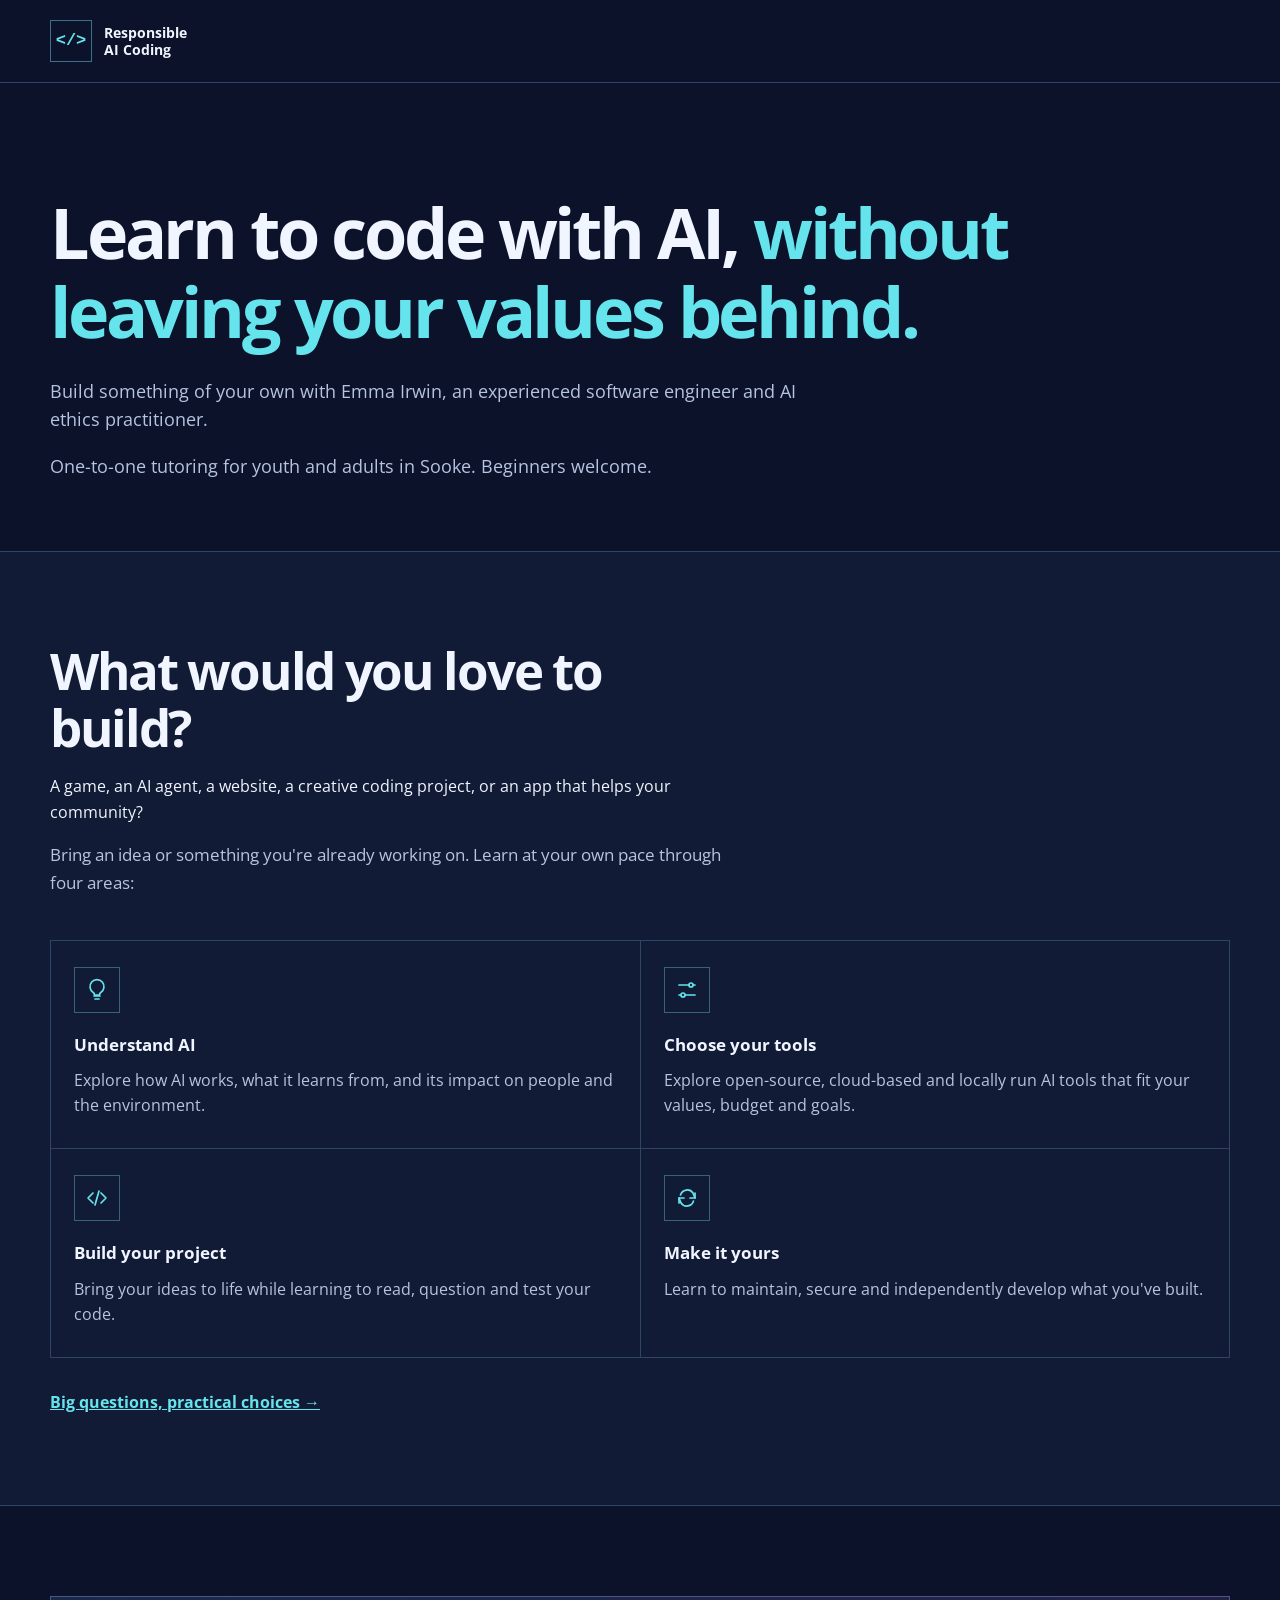
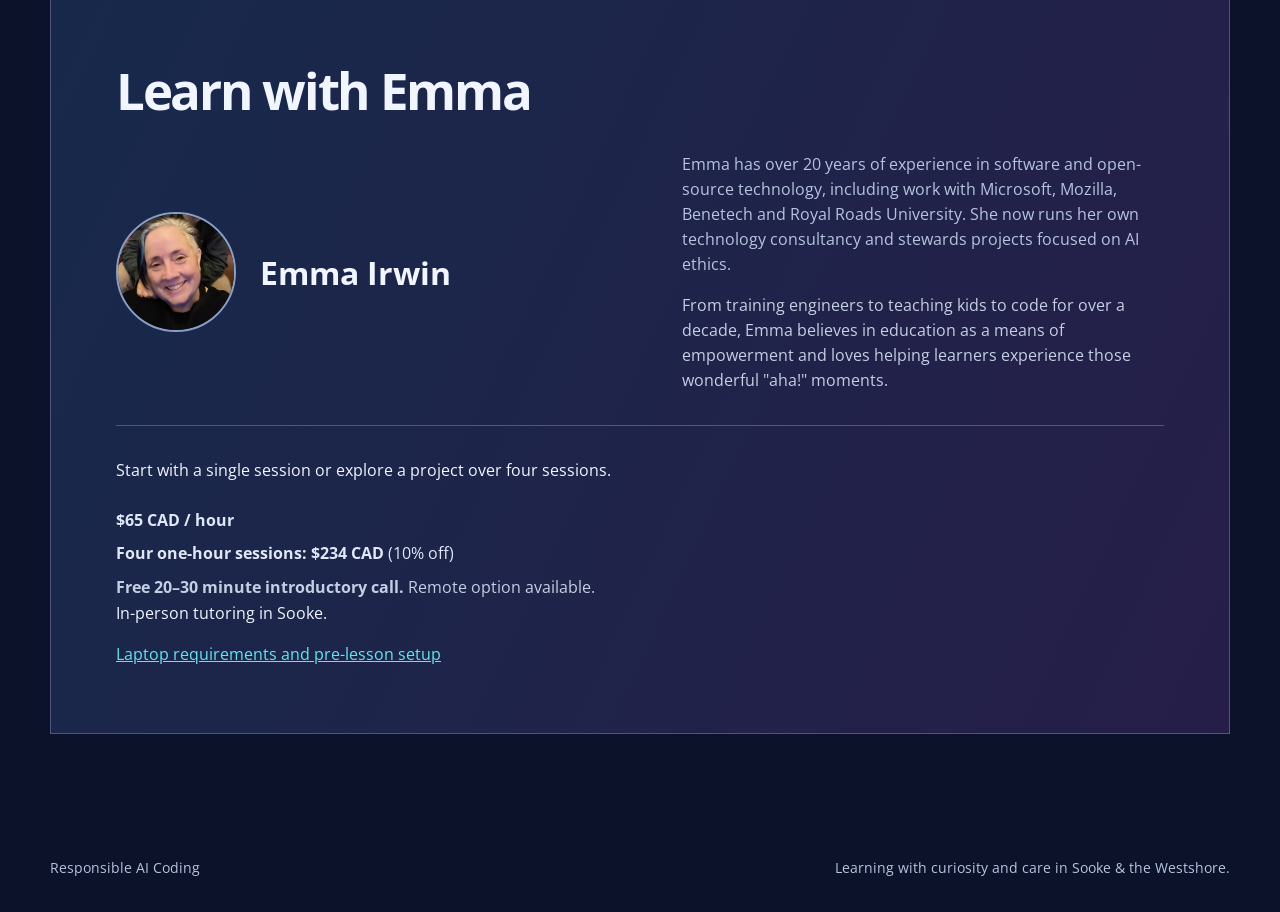
==== index.html @ a51ab15f "Create responsible AI coding tutoring site Co-authored-by: Copilot <223556219+Copilot@users.noreply." ====
<!doctype html>
<html lang="en">
<head>
  <meta charset="utf-8">
  <meta name="viewport" content="width=device-width, initial-scale=1">
  <meta name="description" content="Build AI literacy and coding skills while making informed choices guided by your values. One-to-one tutoring in Sooke and the Westshore.">
  <meta name="theme-color" content="#0b1229">
  <title>Responsible AI Coding | Sooke &amp; Westshore</title>
  <link rel="preconnect" href="https://fonts.googleapis.com">
  <link rel="preconnect" href="https://fonts.gstatic.com" crossorigin>
  <link href="https://fonts.googleapis.com/css2?family=Open+Sans:wght@400;600;700;800&amp;display=swap" rel="stylesheet">
  <style>
    :root {
      color-scheme: dark;
      --ink: #f0f5ff;
      --muted: #b6c4df;
      --paper: #0b1229;
      --cyan: #66e4ed;
      --line: #304466;
    }

    * { box-sizing: border-box; }
    html { scroll-behavior: smooth; }
    body {
      margin: 0;
      background: var(--paper);
      color: var(--ink);
      font-family: "Open Sans", "Segoe UI", Arial, sans-serif;
      line-height: 1.6;
    }
    a { color: inherit; }
    a:focus-visible { outline: 3px solid var(--cyan); outline-offset: 5px; }
    .wrap { width: min(1180px, calc(100% - 48px)); margin: auto; }
    header { border-bottom: 1px solid var(--line); }
    .nav { min-height: 82px; display: flex; align-items: center; justify-content: space-between; gap: 20px; }
    .brand { display: flex; align-items: center; gap: 12px; text-decoration: none; font-weight: 700; font-size: .9rem; line-height: 1.2; }
    .brand-mark { display: grid; place-items: center; width: 42px; height: 42px; border: 1px solid #39718b; color: var(--cyan); font-family: Consolas, monospace; font-size: 17px; }
    .hero { padding: 110px 0 70px; }
    h1, h2, h3, p { margin-top: 0; }
    h1, h2 { font-weight: 700; letter-spacing: -.045em; line-height: 1.12; }
    h1 { max-width: 980px; margin-bottom: 26px; font-size: clamp(2.9rem, 5.5vw, 5.1rem); }
    h1 em { color: var(--cyan); font-style: normal; }
    .intro { max-width: 780px; color: var(--muted); font-size: 1.12rem; }
    .intro p:last-child { margin-bottom: 0; }
    .section { padding: 90px 0; }
    .section-heading { max-width: 700px; margin-bottom: 44px; }
    h2 { margin-bottom: 18px; font-size: clamp(2.2rem, 4vw, 3.5rem); }
    .section-heading p:last-child { color: var(--muted); font-size: 1.06rem; }
    .learning { background: #111b35; border-block: 1px solid var(--line); }
    .cards { display: grid; grid-template-columns: repeat(2, 1fr); border-top: 1px solid var(--line); border-left: 1px solid var(--line); }
    .card { padding: 26px 23px 30px; border-right: 1px solid var(--line); border-bottom: 1px solid var(--line); }
    .card-icon { display: grid; place-items: center; width: 46px; height: 46px; margin-bottom: 20px; border: 1px solid #39617b; color: var(--cyan); }
    .card-icon svg { width: 24px; height: 24px; fill: none; stroke: currentColor; stroke-width: 1.7; stroke-linecap: round; stroke-linejoin: round; }
    h3 { margin-bottom: 12px; font-size: 1.08rem; line-height: 1.35; }
    .card p, .bio-copy { color: var(--muted); font-size: .98rem; }
    .card p { margin-bottom: 0; }
    .question-link { display: inline-block; margin-top: 32px; color: var(--cyan); font-weight: 700; }
    .tutor-profile { display: grid; grid-template-columns: 1fr 1fr; gap: 8%; margin: 32px 0; padding-bottom: 32px; border-bottom: 1px solid #4e557f; }
    .profile-heading { display: flex; align-items: center; gap: 24px; }
    .profile-photo { width: 120px; height: 120px; flex: 0 0 120px; border: 2px solid #8a9fc3; border-radius: 50%; object-fit: cover; }
    .profile-heading h3 { margin: 0; font-size: clamp(1.5rem, 2.7vw, 2rem); }
    .contact-details { margin-top: 24px; color: #e0e8f7; }
    .contact-details p { margin: 8px 0; }
    .contact { padding: 65px; border: 1px solid #4e557f; background: linear-gradient(115deg, #17294b, #261e49); }
    .contact a { color: var(--cyan); }
    .contact h2 { max-width: 700px; }
    .contact p:last-child { max-width: 670px; margin-bottom: 0; color: #c5cfe3; }
    footer { padding: 33px 0; color: var(--muted); font-size: .85rem; }
    .footer-inner { display: flex; justify-content: space-between; gap: 15px; flex-wrap: wrap; }
    @media (max-width: 850px) {
      .hero { padding: 70px 0 50px; }
      .cards { grid-template-columns: repeat(2, 1fr); }
    }
    @media (max-width: 560px) {
      .wrap { width: calc(100% - 36px); }
      .nav { min-height: 72px; }
      .section { padding: 65px 0; }
      .cards, .tutor-profile { grid-template-columns: 1fr; }
      .tutor-profile { gap: 24px; }
      .profile-heading { gap: 18px; }
      .profile-photo { width: 90px; height: 90px; flex-basis: 90px; }
      .contact { padding: 36px 26px; }
    }
    @media (prefers-reduced-motion: reduce) { html { scroll-behavior: auto; } }
  </style>
</head>
<body>
  <header>
    <div class="wrap nav">
      <a class="brand" href="#top"><span class="brand-mark" aria-hidden="true">&lt;/&gt;</span><span>Responsible<br>AI Coding</span></a>
    </div>
  </header>

  <main id="top">
    <div class="wrap hero">
      <div>
        <h1>Learn to code with AI, <em>without leaving your values behind.</em></h1>
        <div class="intro">
          <p>Build something of your own with Emma Irwin, an experienced software engineer and AI ethics practitioner.</p>
          <p>One-to-one tutoring for youth and adults in Sooke. Beginners welcome.</p>
        </div>
      </div>
    </div>

    <section class="section learning" id="learn">
      <div class="wrap">
        <div class="section-heading">
          <h2>What would you love to build?</h2>
          <p>A game, an AI agent, a website, a creative coding project, or an app that helps your community?</p>
          <p>Bring an idea or something you're already working on. Learn at your own pace through four areas:</p>
        </div>
        <div class="cards">
          <article class="card">
            <span class="card-icon" aria-hidden="true"><svg viewBox="0 0 24 24"><path d="M9 18h6M10 21h4M8.2 14.5a7 7 0 1 1 7.6 0c-.8.5-1.3 1.3-1.3 2.5h-5c0-1.2-.5-2-1.3-2.5Z"/></svg></span>
            <h3>Understand AI</h3>
            <p>Explore how AI works, what it learns from, and its impact on people and the environment.</p>
          </article>
          <article class="card">
            <span class="card-icon" aria-hidden="true"><svg viewBox="0 0 24 24"><path d="M4 7h10m4 0h2M4 17h2m4 0h10"/><circle cx="16" cy="7" r="2"/><circle cx="8" cy="17" r="2"/></svg></span>
            <h3>Choose your tools</h3>
            <p>Explore open-source, cloud-based and locally run AI tools that fit your values, budget and goals.</p>
          </article>
          <article class="card">
            <span class="card-icon" aria-hidden="true"><svg viewBox="0 0 24 24"><path d="m8 7-5 5 5 5m8-10 5 5-5 5m-2-12-4 14"/></svg></span>
            <h3>Build your project</h3>
            <p>Bring your ideas to life while learning to read, question and test your code.</p>
          </article>
          <article class="card">
            <span class="card-icon" aria-hidden="true"><svg viewBox="0 0 24 24"><path d="M20 7v5h-5M4 17v-5h5"/><path d="M5.5 9A7 7 0 0 1 18 7l2 5M4 12l2 5a7 7 0 0 0 12.5-2"/></svg></span>
            <h3>Make it yours</h3>
            <p>Learn to maintain, secure and independently develop what you've built.</p>
          </article>
        </div>
        <a class="question-link" href="big-questions.html">Big questions, practical choices &rarr;</a>
      </div>
    </section>

    <div class="section">
    <section class="wrap" aria-labelledby="contact-title">
      <div class="contact">
        <h2 id="contact-title">Learn with Emma</h2>
        <div class="tutor-profile">
          <div class="profile-heading">
            <img class="profile-photo" src="avatar_3420266_optimized.avif" alt="Emma Irwin" width="120" height="120">
            <h3>Emma Irwin</h3>
          </div>
          <div>
            <p class="bio-copy">Emma has over 20 years of experience in software and open-source technology, including work with Microsoft, Mozilla, Benetech and Royal Roads University. She now runs her own technology consultancy and stewards projects focused on AI ethics.</p>
            <p class="bio-copy">From training engineers to teaching kids to code for over a decade, Emma believes in education as a means of empowerment and loves helping learners experience those wonderful "aha!" moments.</p>
          </div>
        </div>
        <p>Start with a single session or explore a project over four sessions.</p>
        <div class="contact-details">
          <p><strong>$65 CAD / hour</strong></p>
          <p><strong>Four one-hour sessions: $234 CAD</strong> (10% off)</p>
          <p><strong>Free 20&ndash;30 minute introductory call.</strong> Remote option available.</p>
        </div>
        <p>In-person tutoring in Sooke.</p>
        <p><a href="laptop-requirements.html">Laptop requirements and pre-lesson setup</a></p>
      </div>
    </section>
    </div>
  </main>
  <footer>
    <div class="wrap footer-inner">
      <span>Responsible AI Coding</span>
      <span>Learning with curiosity and care in Sooke &amp; the Westshore.</span>
    </div>
  </footer>
</body>
</html>
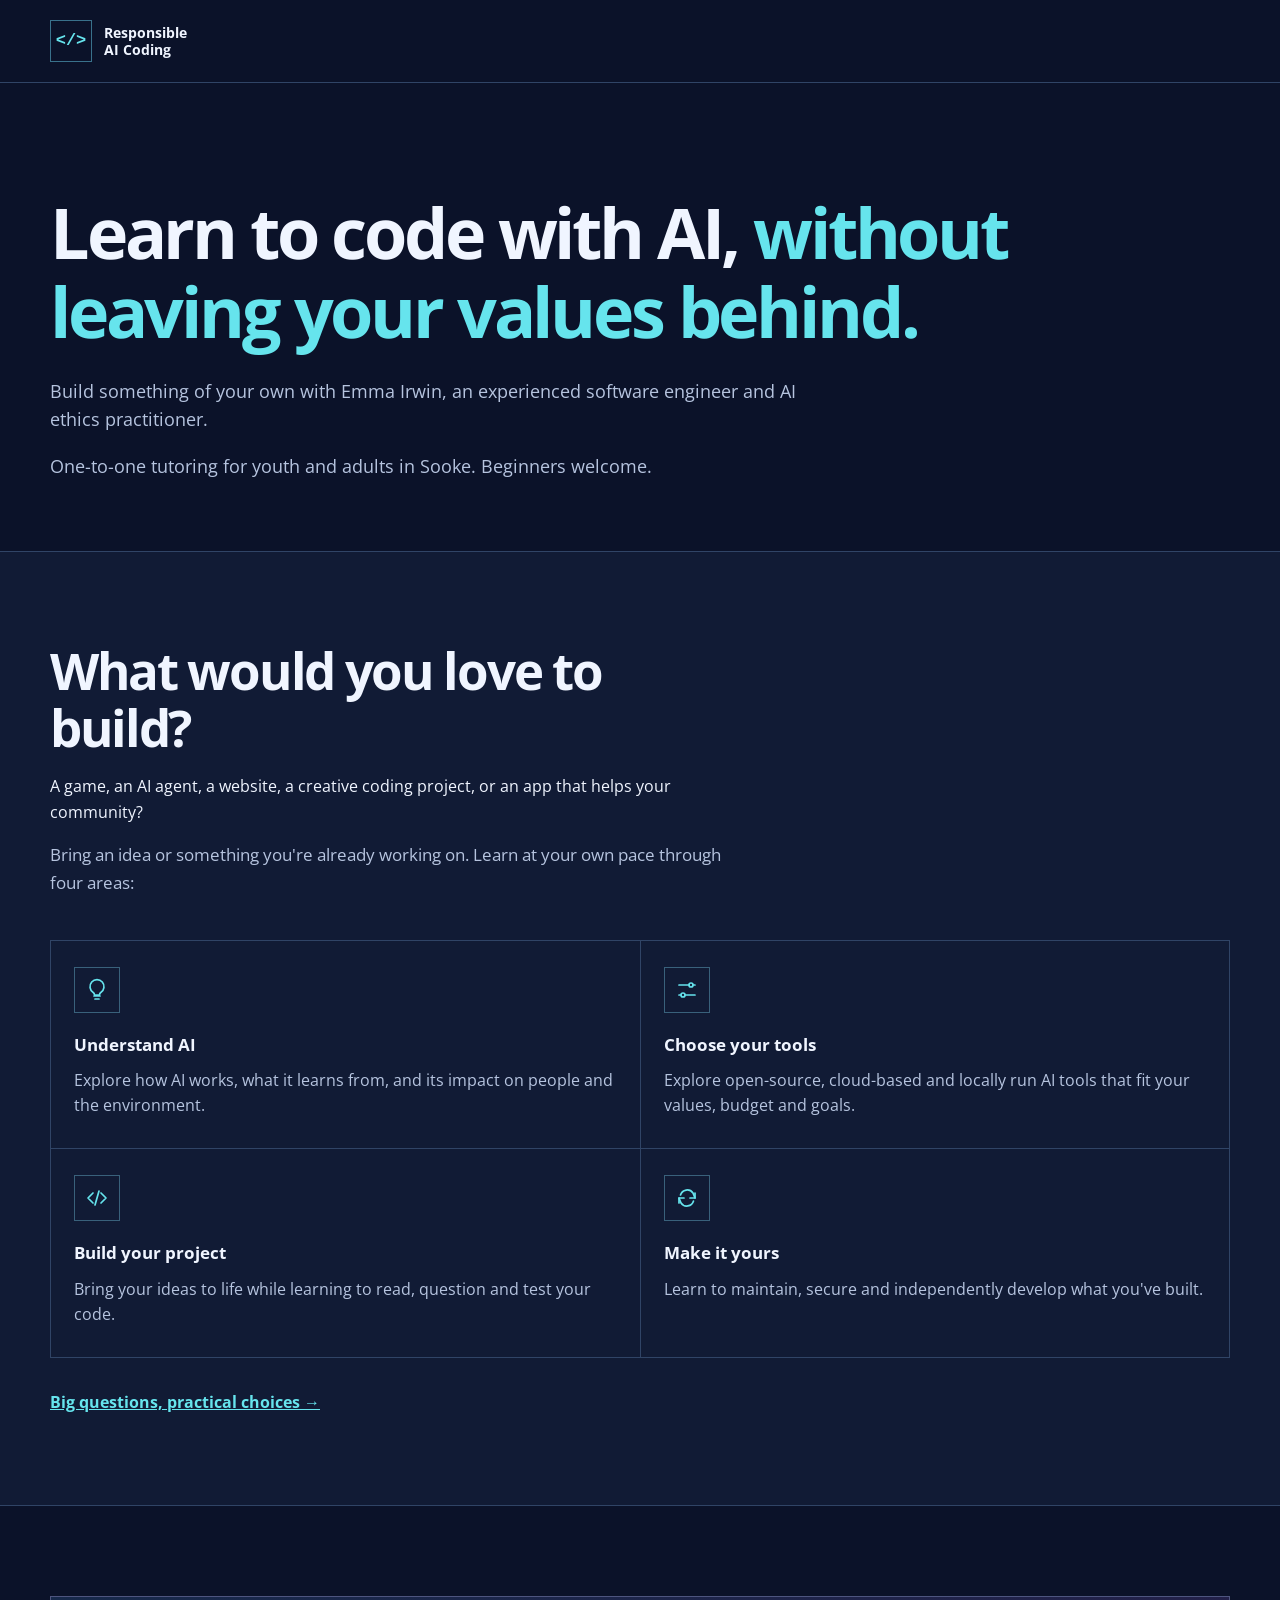
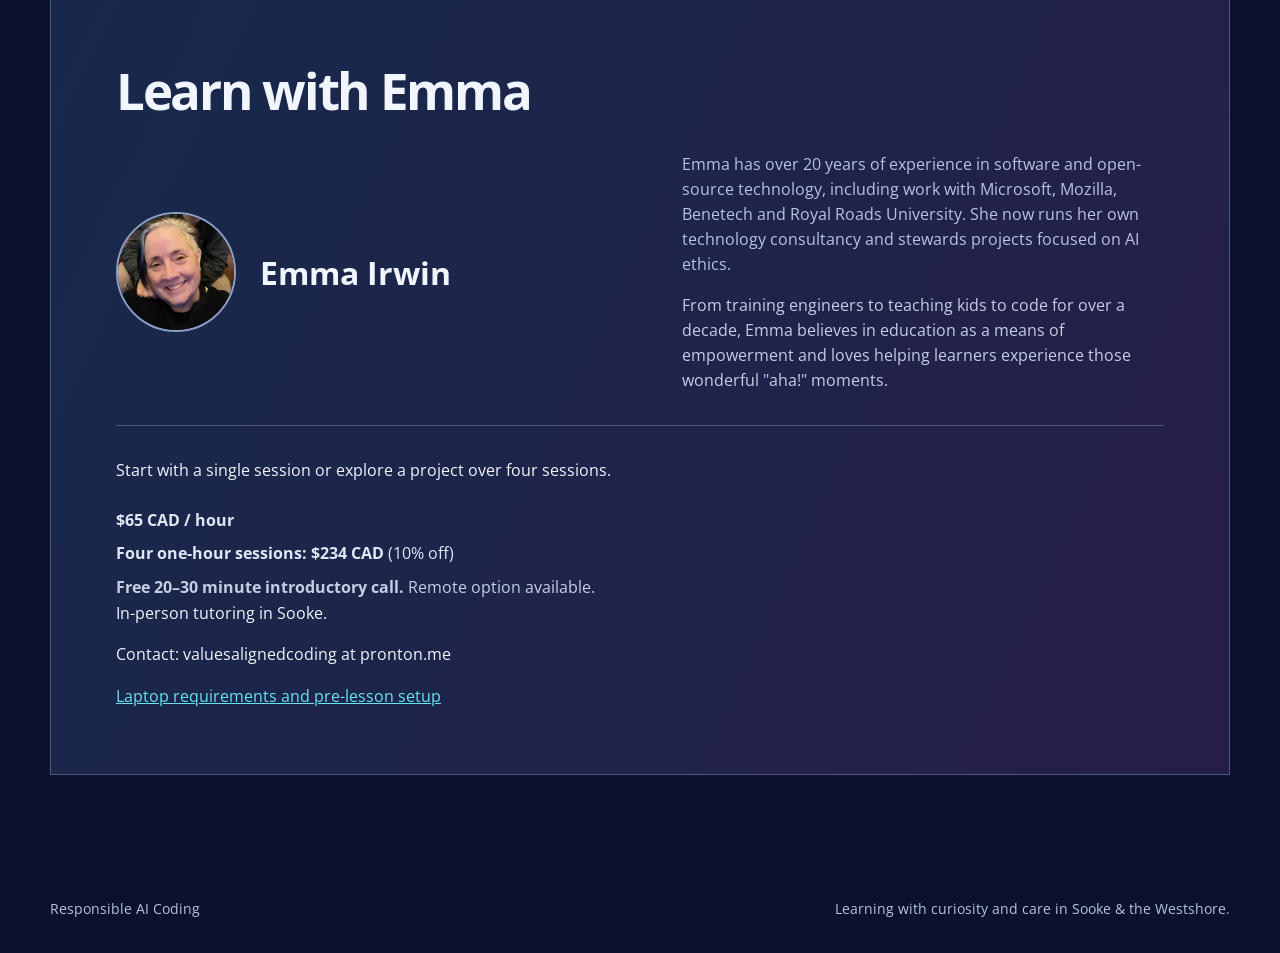
==== commit d501ae13: "Add tutoring contact Co-authored-by: Copilot <223556219+Copilot@users.noreply.github.com>" ====
--- a/index.html
+++ b/index.html
@@ -156,6 +156,7 @@
           <p><strong>Free 20&ndash;30 minute introductory call.</strong> Remote option available.</p>
         </div>
         <p>In-person tutoring in Sooke.</p>
+        <p>Contact: valuesalignedcoding at pronton.me</p>
         <p><a href="laptop-requirements.html">Laptop requirements and pre-lesson setup</a></p>
       </div>
     </section>
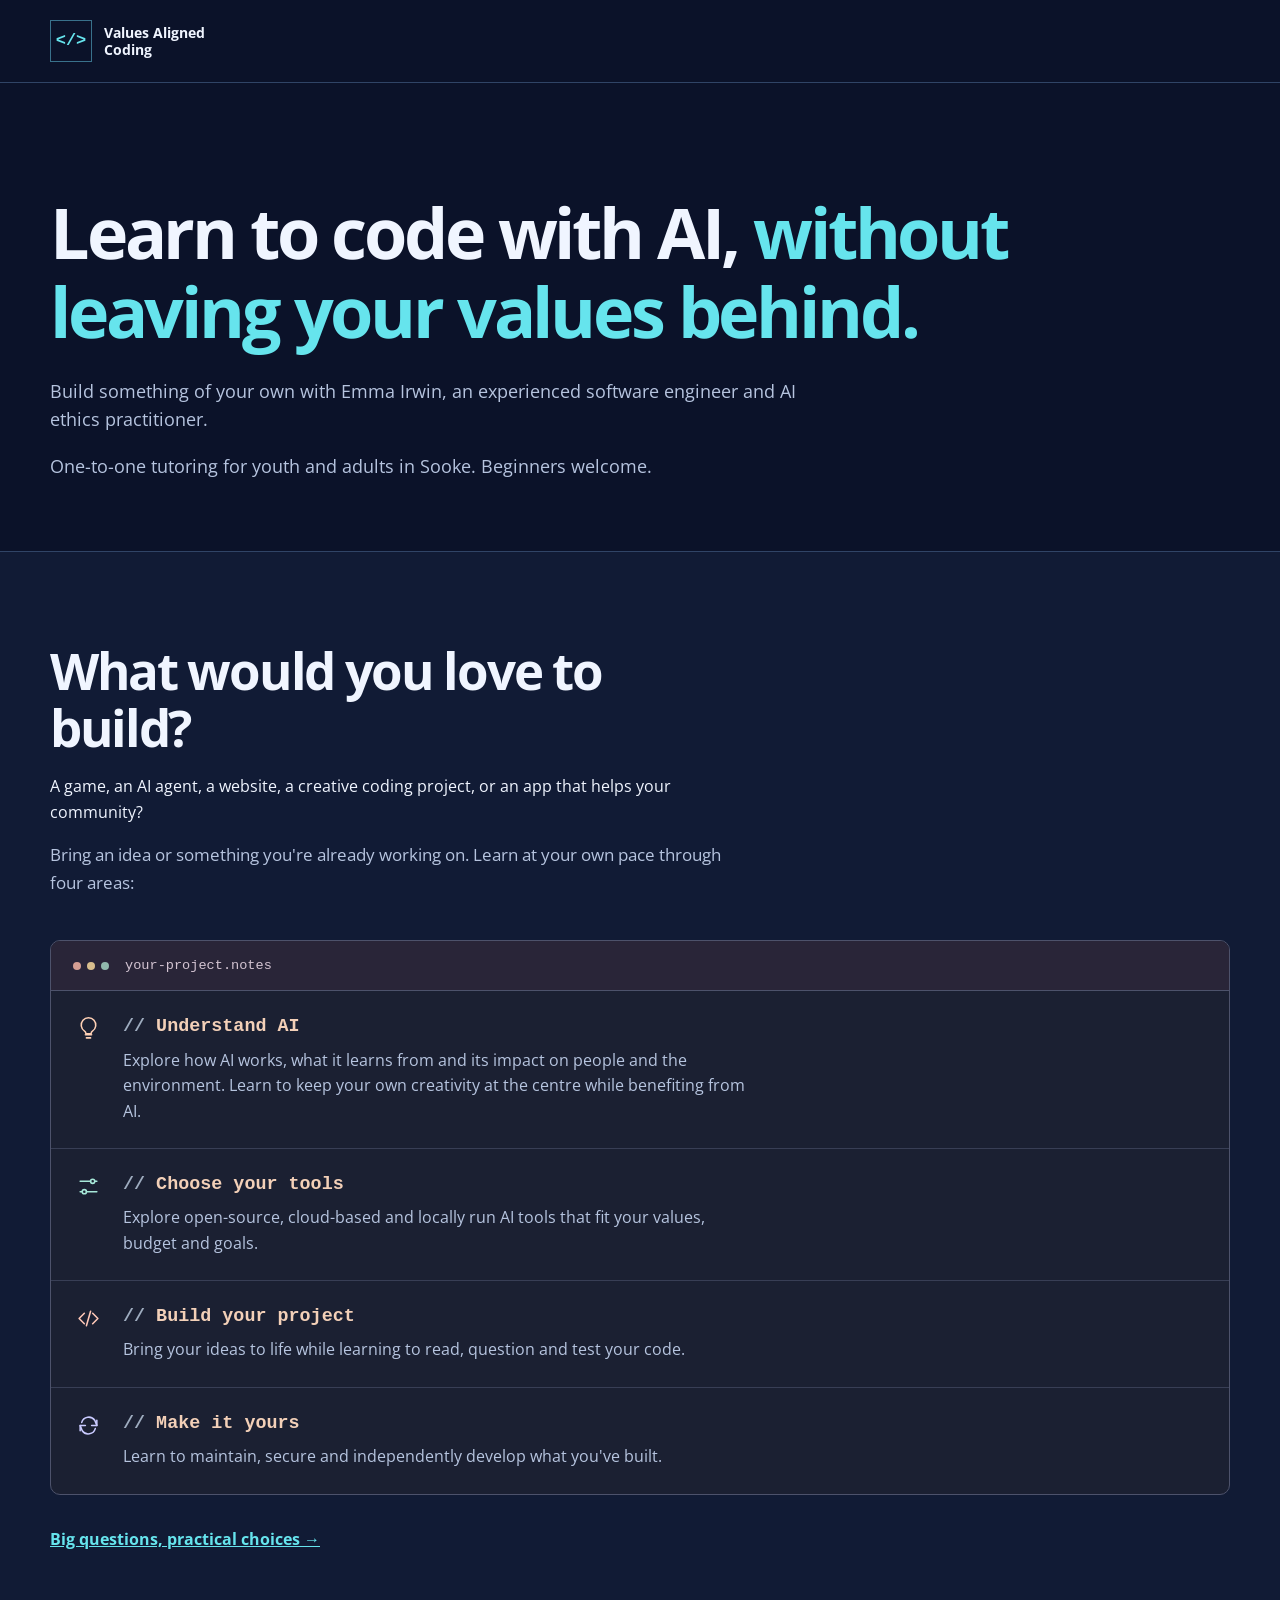
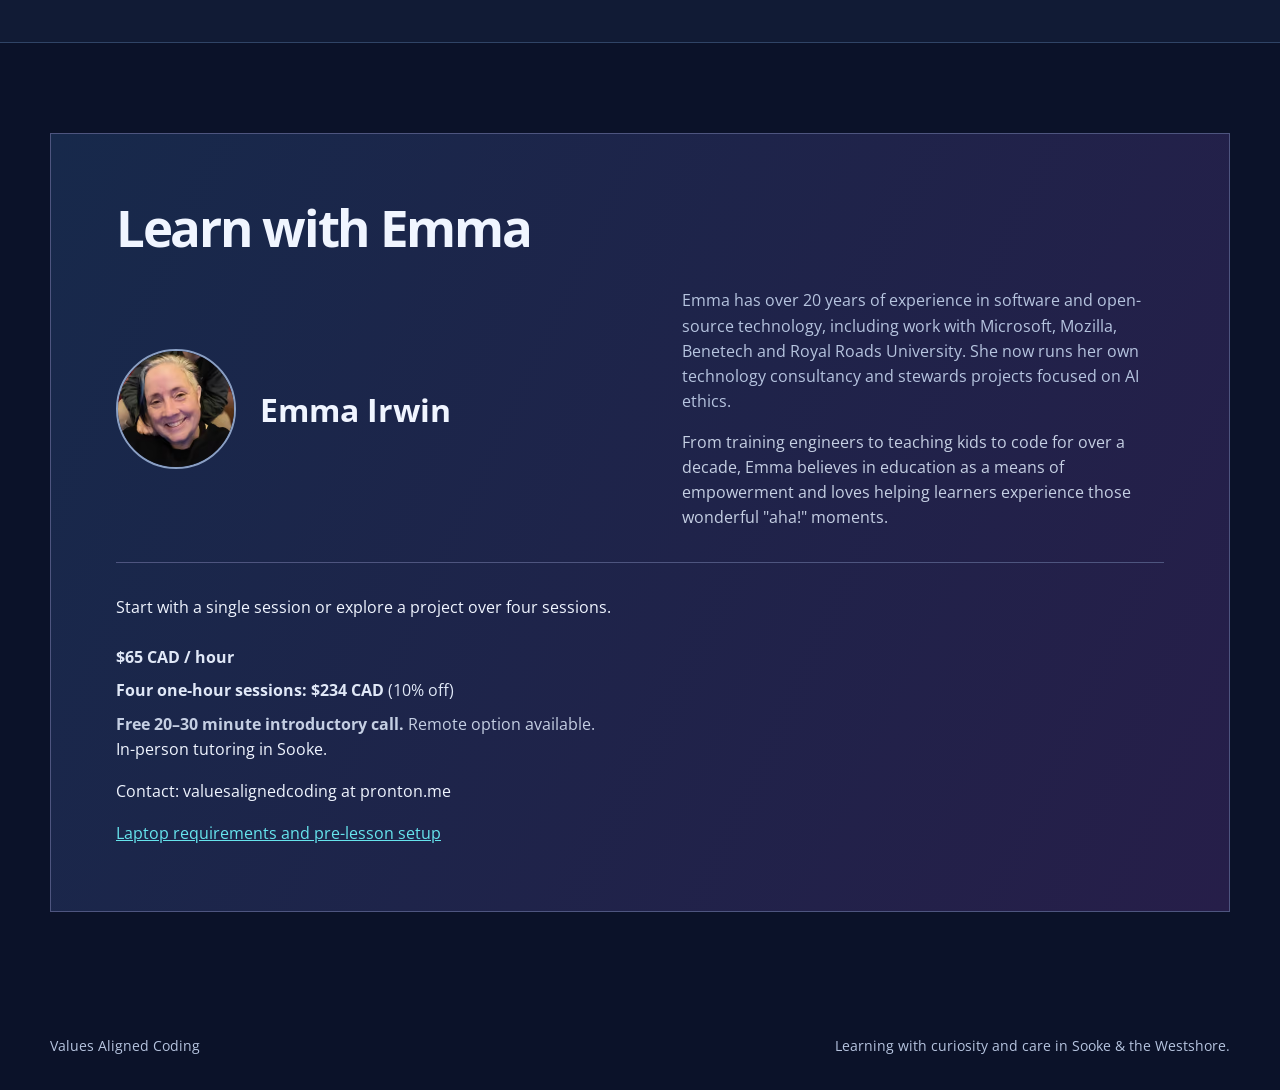
==== commit 43e4d5df: "Update branding and learning outline Co-authored-by: Copilot <223556219+Copilot@users.noreply.github" ====
--- a/index.html
+++ b/index.html
@@ -5,7 +5,7 @@
   <meta name="viewport" content="width=device-width, initial-scale=1">
   <meta name="description" content="Build AI literacy and coding skills while making informed choices guided by your values. One-to-one tutoring in Sooke and the Westshore.">
   <meta name="theme-color" content="#0b1229">
-  <title>Responsible AI Coding | Sooke &amp; Westshore</title>
+  <title>Values Aligned Coding | Sooke &amp; Westshore</title>
   <link rel="preconnect" href="https://fonts.googleapis.com">
   <link rel="preconnect" href="https://fonts.gstatic.com" crossorigin>
   <link href="https://fonts.googleapis.com/css2?family=Open+Sans:wght@400;600;700;800&amp;display=swap" rel="stylesheet">
@@ -47,10 +47,22 @@
     h2 { margin-bottom: 18px; font-size: clamp(2.2rem, 4vw, 3.5rem); }
     .section-heading p:last-child { color: var(--muted); font-size: 1.06rem; }
     .learning { background: #111b35; border-block: 1px solid var(--line); }
-    .cards { display: grid; grid-template-columns: repeat(2, 1fr); border-top: 1px solid var(--line); border-left: 1px solid var(--line); }
-    .card { padding: 26px 23px 30px; border-right: 1px solid var(--line); border-bottom: 1px solid var(--line); }
-    .card-icon { display: grid; place-items: center; width: 46px; height: 46px; margin-bottom: 20px; border: 1px solid #39617b; color: var(--cyan); }
-    .card-icon svg { width: 24px; height: 24px; fill: none; stroke: currentColor; stroke-width: 1.7; stroke-linecap: round; stroke-linejoin: round; }
+    .cards { overflow: hidden; border: 1px solid #4d526b; border-radius: 10px; background: #1b2032; }
+    .editor-bar { display: flex; align-items: center; gap: 16px; padding: 14px 22px; border-bottom: 1px solid #4d526b; background: #292538; color: #d3c4d2; font-family: Consolas, monospace; font-size: .85rem; }
+    .editor-dots { display: flex; gap: 6px; }
+    .editor-dots span { width: 8px; height: 8px; border-radius: 50%; background: #d49e93; }
+    .editor-dots span:nth-child(2) { background: #d8be8d; }
+    .editor-dots span:nth-child(3) { background: #91b9ad; }
+    .card { position: relative; padding: 24px 28px 24px 72px; border-bottom: 1px solid #383e55; }
+    .card:last-child { border-bottom: 0; }
+    .card-icon { position: absolute; top: 25px; left: 25px; color: #ffd0b5; }
+    .card:nth-of-type(2) .card-icon { color: #a7e8d9; }
+    .card:nth-of-type(3) .card-icon { color: #ffc7b7; }
+    .card:nth-of-type(4) .card-icon { color: #c9caff; }
+    .card-icon svg { width: 25px; height: 25px; fill: none; stroke: currentColor; stroke-width: 1.5; stroke-linecap: round; stroke-linejoin: round; }
+    .card h3 { margin-bottom: 8px; color: #f3d0b8; font-family: Consolas, monospace; font-size: 1.15rem; }
+    .code-comment { color: #9eacbf; }
+    .card p { max-width: 70ch; }
     h3 { margin-bottom: 12px; font-size: 1.08rem; line-height: 1.35; }
     .card p, .bio-copy { color: var(--muted); font-size: .98rem; }
     .card p { margin-bottom: 0; }
@@ -69,13 +81,14 @@
     .footer-inner { display: flex; justify-content: space-between; gap: 15px; flex-wrap: wrap; }
     @media (max-width: 850px) {
       .hero { padding: 70px 0 50px; }
-      .cards { grid-template-columns: repeat(2, 1fr); }
     }
     @media (max-width: 560px) {
       .wrap { width: calc(100% - 36px); }
       .nav { min-height: 72px; }
       .section { padding: 65px 0; }
-      .cards, .tutor-profile { grid-template-columns: 1fr; }
+      .tutor-profile { grid-template-columns: 1fr; }
+      .card { padding-right: 20px; padding-left: 60px; }
+      .card-icon { left: 19px; }
       .tutor-profile { gap: 24px; }
       .profile-heading { gap: 18px; }
       .profile-photo { width: 90px; height: 90px; flex-basis: 90px; }
@@ -87,7 +100,7 @@
 <body>
   <header>
     <div class="wrap nav">
-      <a class="brand" href="#top"><span class="brand-mark" aria-hidden="true">&lt;/&gt;</span><span>Responsible<br>AI Coding</span></a>
+      <a class="brand" href="#top"><span class="brand-mark" aria-hidden="true">&lt;/&gt;</span><span>Values Aligned<br>Coding</span></a>
     </div>
   </header>
 
@@ -110,24 +123,28 @@
           <p>Bring an idea or something you're already working on. Learn at your own pace through four areas:</p>
         </div>
         <div class="cards">
+          <div class="editor-bar" aria-hidden="true">
+            <span class="editor-dots"><span></span><span></span><span></span></span>
+            <span>your-project.notes</span>
+          </div>
           <article class="card">
             <span class="card-icon" aria-hidden="true"><svg viewBox="0 0 24 24"><path d="M9 18h6M10 21h4M8.2 14.5a7 7 0 1 1 7.6 0c-.8.5-1.3 1.3-1.3 2.5h-5c0-1.2-.5-2-1.3-2.5Z"/></svg></span>
-            <h3>Understand AI</h3>
-            <p>Explore how AI works, what it learns from, and its impact on people and the environment.</p>
+            <h3><span class="code-comment" aria-hidden="true">// </span>Understand AI</h3>
+            <p>Explore how AI works, what it learns from and its impact on people and the environment. Learn to keep your own creativity at the centre while benefiting from AI.</p>
           </article>
           <article class="card">
             <span class="card-icon" aria-hidden="true"><svg viewBox="0 0 24 24"><path d="M4 7h10m4 0h2M4 17h2m4 0h10"/><circle cx="16" cy="7" r="2"/><circle cx="8" cy="17" r="2"/></svg></span>
-            <h3>Choose your tools</h3>
+            <h3><span class="code-comment" aria-hidden="true">// </span>Choose your tools</h3>
             <p>Explore open-source, cloud-based and locally run AI tools that fit your values, budget and goals.</p>
           </article>
           <article class="card">
             <span class="card-icon" aria-hidden="true"><svg viewBox="0 0 24 24"><path d="m8 7-5 5 5 5m8-10 5 5-5 5m-2-12-4 14"/></svg></span>
-            <h3>Build your project</h3>
+            <h3><span class="code-comment" aria-hidden="true">// </span>Build your project</h3>
             <p>Bring your ideas to life while learning to read, question and test your code.</p>
           </article>
           <article class="card">
             <span class="card-icon" aria-hidden="true"><svg viewBox="0 0 24 24"><path d="M20 7v5h-5M4 17v-5h5"/><path d="M5.5 9A7 7 0 0 1 18 7l2 5M4 12l2 5a7 7 0 0 0 12.5-2"/></svg></span>
-            <h3>Make it yours</h3>
+            <h3><span class="code-comment" aria-hidden="true">// </span>Make it yours</h3>
             <p>Learn to maintain, secure and independently develop what you've built.</p>
           </article>
         </div>
@@ -164,7 +181,7 @@
   </main>
   <footer>
     <div class="wrap footer-inner">
-      <span>Responsible AI Coding</span>
+      <span>Values Aligned Coding</span>
       <span>Learning with curiosity and care in Sooke &amp; the Westshore.</span>
     </div>
   </footer>
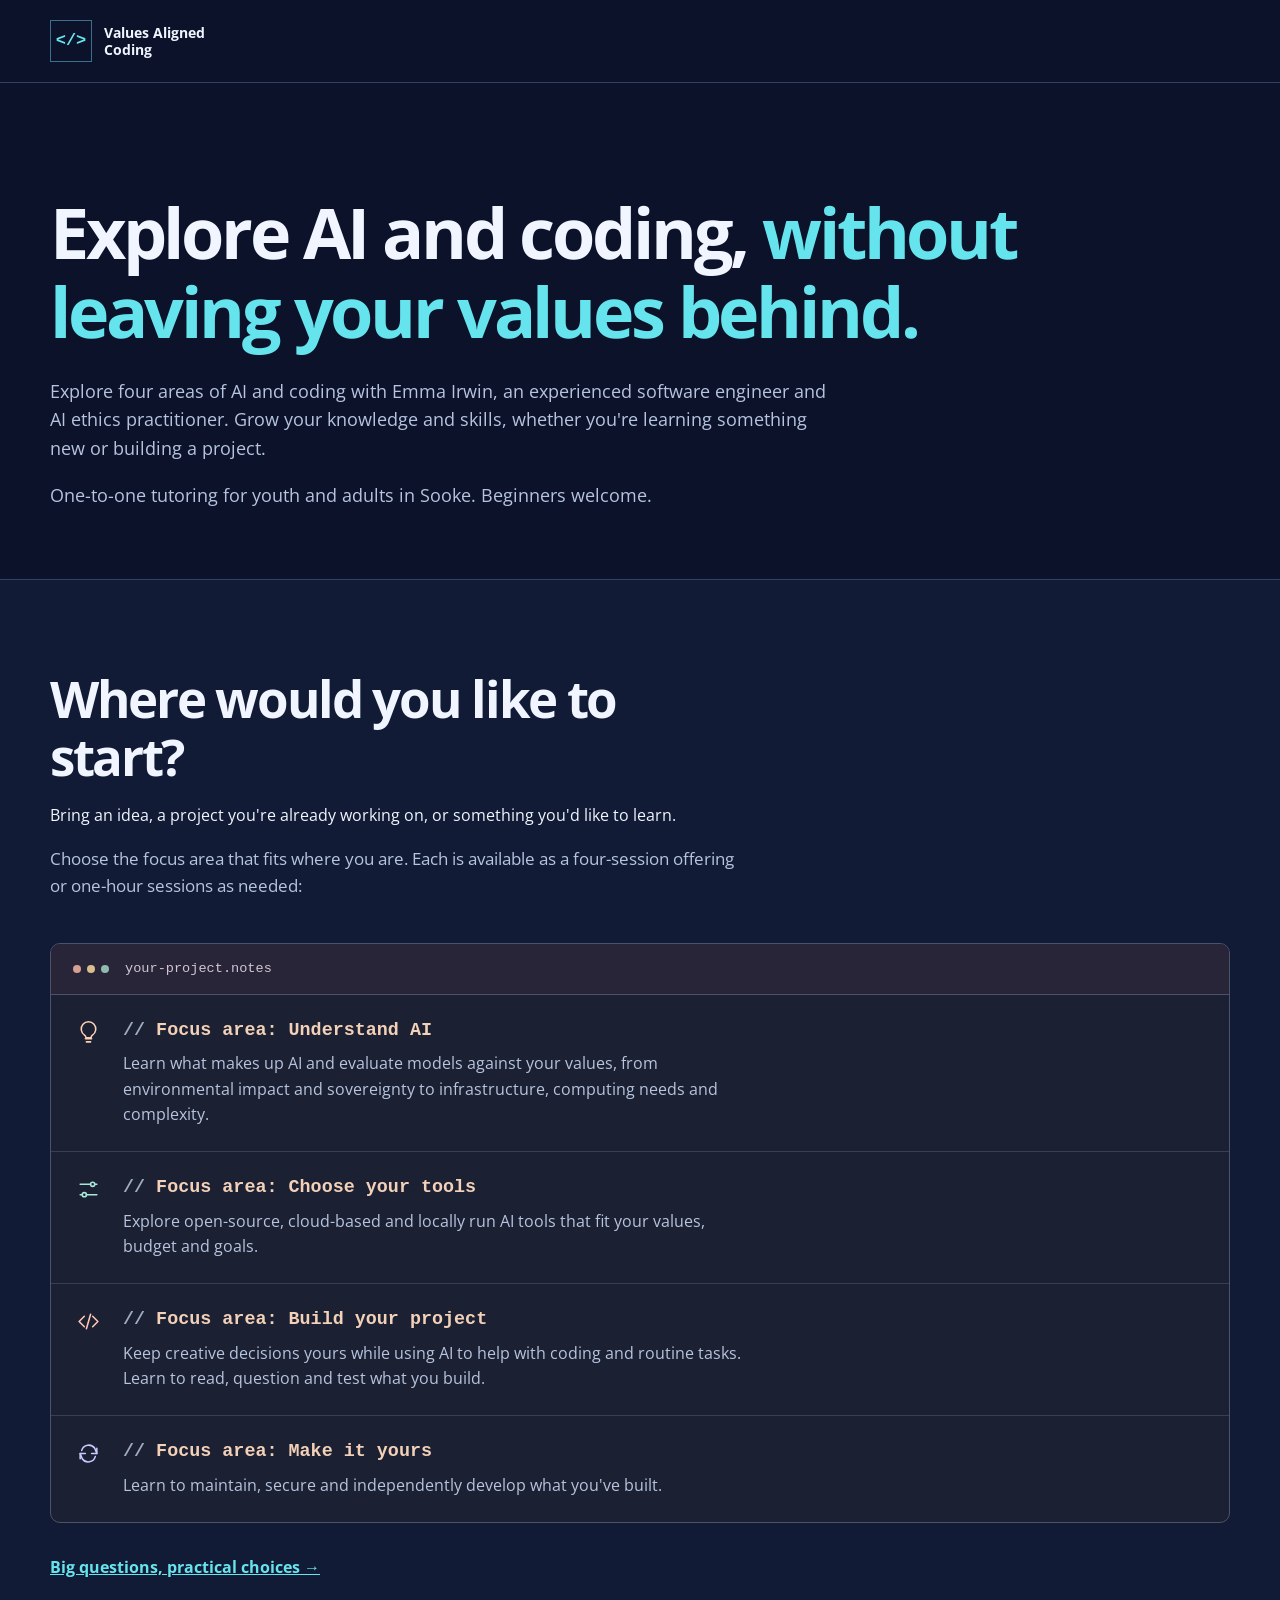
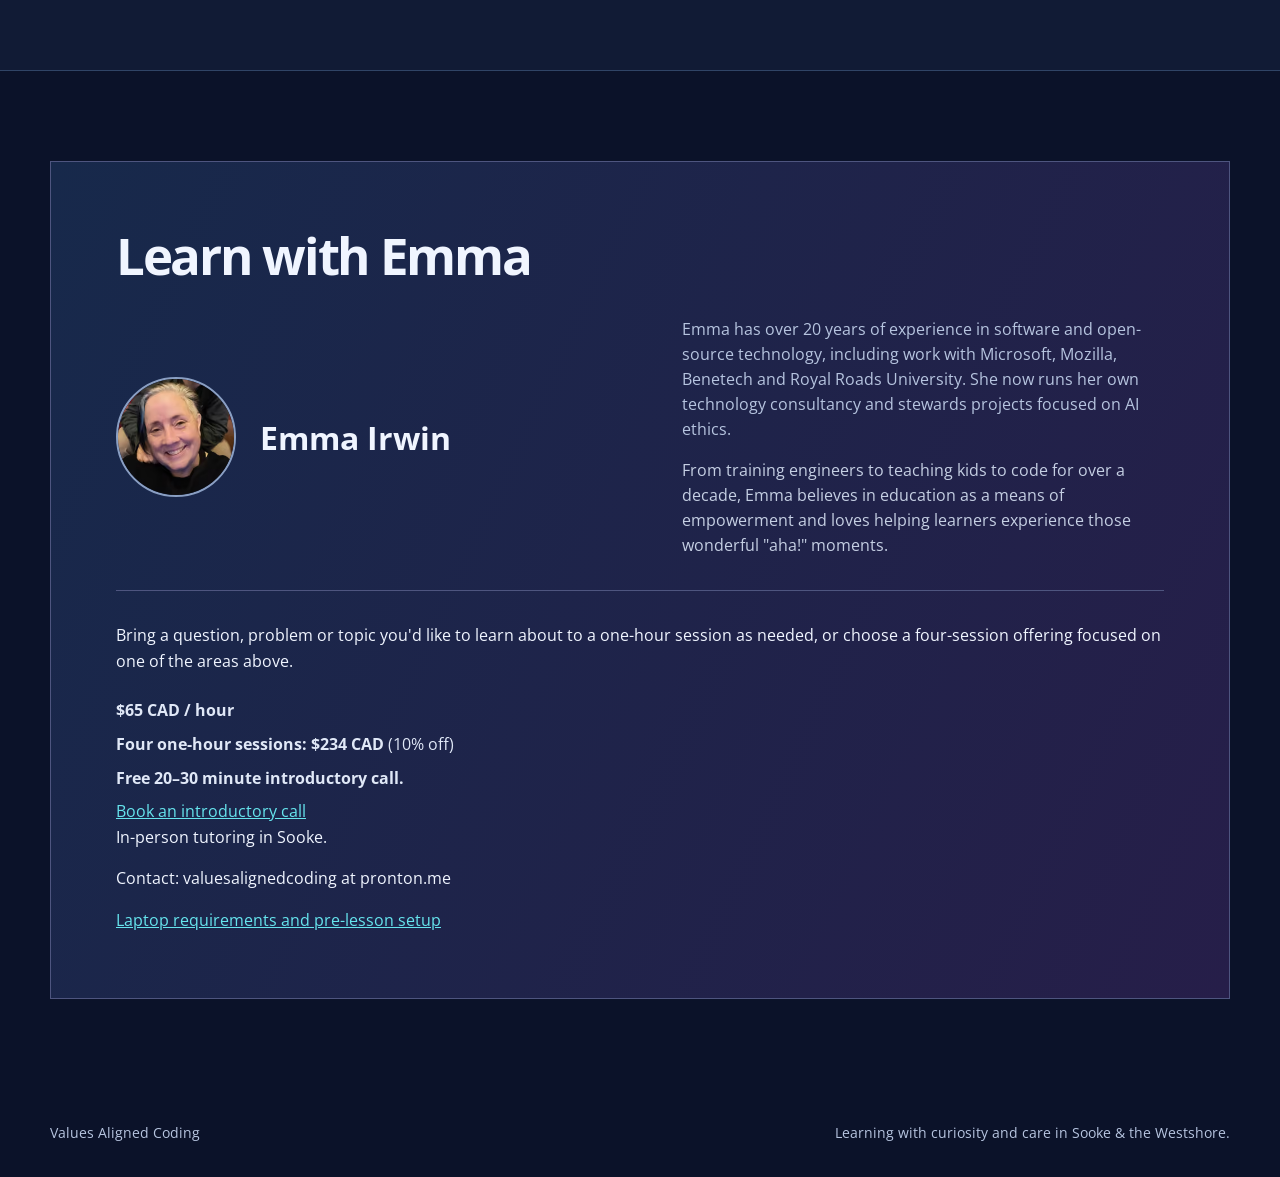
==== commit f341f1da: "Update tutoring focus areas and booking Co-authored-by: Copilot <223556219+Copilot@users.noreply.git" ====
--- a/index.html
+++ b/index.html
@@ -107,9 +107,9 @@
   <main id="top">
     <div class="wrap hero">
       <div>
-        <h1>Learn to code with AI, <em>without leaving your values behind.</em></h1>
+        <h1>Explore AI and coding, <em>without leaving your values behind.</em></h1>
         <div class="intro">
-          <p>Build something of your own with Emma Irwin, an experienced software engineer and AI ethics practitioner.</p>
+          <p>Explore four areas of AI and coding with Emma Irwin, an experienced software engineer and AI ethics practitioner. Grow your knowledge and skills, whether you're learning something new or building a project.</p>
           <p>One-to-one tutoring for youth and adults in Sooke. Beginners welcome.</p>
         </div>
       </div>
@@ -118,9 +118,9 @@
     <section class="section learning" id="learn">
       <div class="wrap">
         <div class="section-heading">
-          <h2>What would you love to build?</h2>
-          <p>A game, an AI agent, a website, a creative coding project, or an app that helps your community?</p>
-          <p>Bring an idea or something you're already working on. Learn at your own pace through four areas:</p>
+          <h2>Where would you like to start?</h2>
+          <p>Bring an idea, a project you're already working on, or something you'd like to learn.</p>
+          <p>Choose the focus area that fits where you are. Each is available as a four-session offering or one-hour sessions as needed:</p>
         </div>
         <div class="cards">
           <div class="editor-bar" aria-hidden="true">
@@ -129,22 +129,22 @@
           </div>
           <article class="card">
             <span class="card-icon" aria-hidden="true"><svg viewBox="0 0 24 24"><path d="M9 18h6M10 21h4M8.2 14.5a7 7 0 1 1 7.6 0c-.8.5-1.3 1.3-1.3 2.5h-5c0-1.2-.5-2-1.3-2.5Z"/></svg></span>
-            <h3><span class="code-comment" aria-hidden="true">// </span>Understand AI</h3>
-            <p>Explore how AI works, what it learns from and its impact on people and the environment. Learn to keep your own creativity at the centre while benefiting from AI.</p>
+            <h3><span class="code-comment" aria-hidden="true">// </span>Focus area: Understand AI</h3>
+            <p>Learn what makes up AI and evaluate models against your values, from environmental impact and sovereignty to infrastructure, computing needs and complexity.</p>
           </article>
           <article class="card">
             <span class="card-icon" aria-hidden="true"><svg viewBox="0 0 24 24"><path d="M4 7h10m4 0h2M4 17h2m4 0h10"/><circle cx="16" cy="7" r="2"/><circle cx="8" cy="17" r="2"/></svg></span>
-            <h3><span class="code-comment" aria-hidden="true">// </span>Choose your tools</h3>
+            <h3><span class="code-comment" aria-hidden="true">// </span>Focus area: Choose your tools</h3>
             <p>Explore open-source, cloud-based and locally run AI tools that fit your values, budget and goals.</p>
           </article>
           <article class="card">
             <span class="card-icon" aria-hidden="true"><svg viewBox="0 0 24 24"><path d="m8 7-5 5 5 5m8-10 5 5-5 5m-2-12-4 14"/></svg></span>
-            <h3><span class="code-comment" aria-hidden="true">// </span>Build your project</h3>
-            <p>Bring your ideas to life while learning to read, question and test your code.</p>
+            <h3><span class="code-comment" aria-hidden="true">// </span>Focus area: Build your project</h3>
+            <p>Keep creative decisions yours while using AI to help with coding and routine tasks. Learn to read, question and test what you build.</p>
           </article>
           <article class="card">
             <span class="card-icon" aria-hidden="true"><svg viewBox="0 0 24 24"><path d="M20 7v5h-5M4 17v-5h5"/><path d="M5.5 9A7 7 0 0 1 18 7l2 5M4 12l2 5a7 7 0 0 0 12.5-2"/></svg></span>
-            <h3><span class="code-comment" aria-hidden="true">// </span>Make it yours</h3>
+            <h3><span class="code-comment" aria-hidden="true">// </span>Focus area: Make it yours</h3>
             <p>Learn to maintain, secure and independently develop what you've built.</p>
           </article>
         </div>
@@ -166,11 +166,12 @@
             <p class="bio-copy">From training engineers to teaching kids to code for over a decade, Emma believes in education as a means of empowerment and loves helping learners experience those wonderful "aha!" moments.</p>
           </div>
         </div>
-        <p>Start with a single session or explore a project over four sessions.</p>
+        <p>Bring a question, problem or topic you'd like to learn about to a one-hour session as needed, or choose a four-session offering focused on one of the areas above.</p>
         <div class="contact-details">
           <p><strong>$65 CAD / hour</strong></p>
           <p><strong>Four one-hour sessions: $234 CAD</strong> (10% off)</p>
-          <p><strong>Free 20&ndash;30 minute introductory call.</strong> Remote option available.</p>
+          <p><strong>Free 20&ndash;30 minute introductory call.</strong></p>
+          <p><a href="https://calendly.com/emma-irwin-z6wm/30min?ref=sunnydeveloper.com">Book an introductory call</a></p>
         </div>
         <p>In-person tutoring in Sooke.</p>
         <p>Contact: valuesalignedcoding at pronton.me</p>
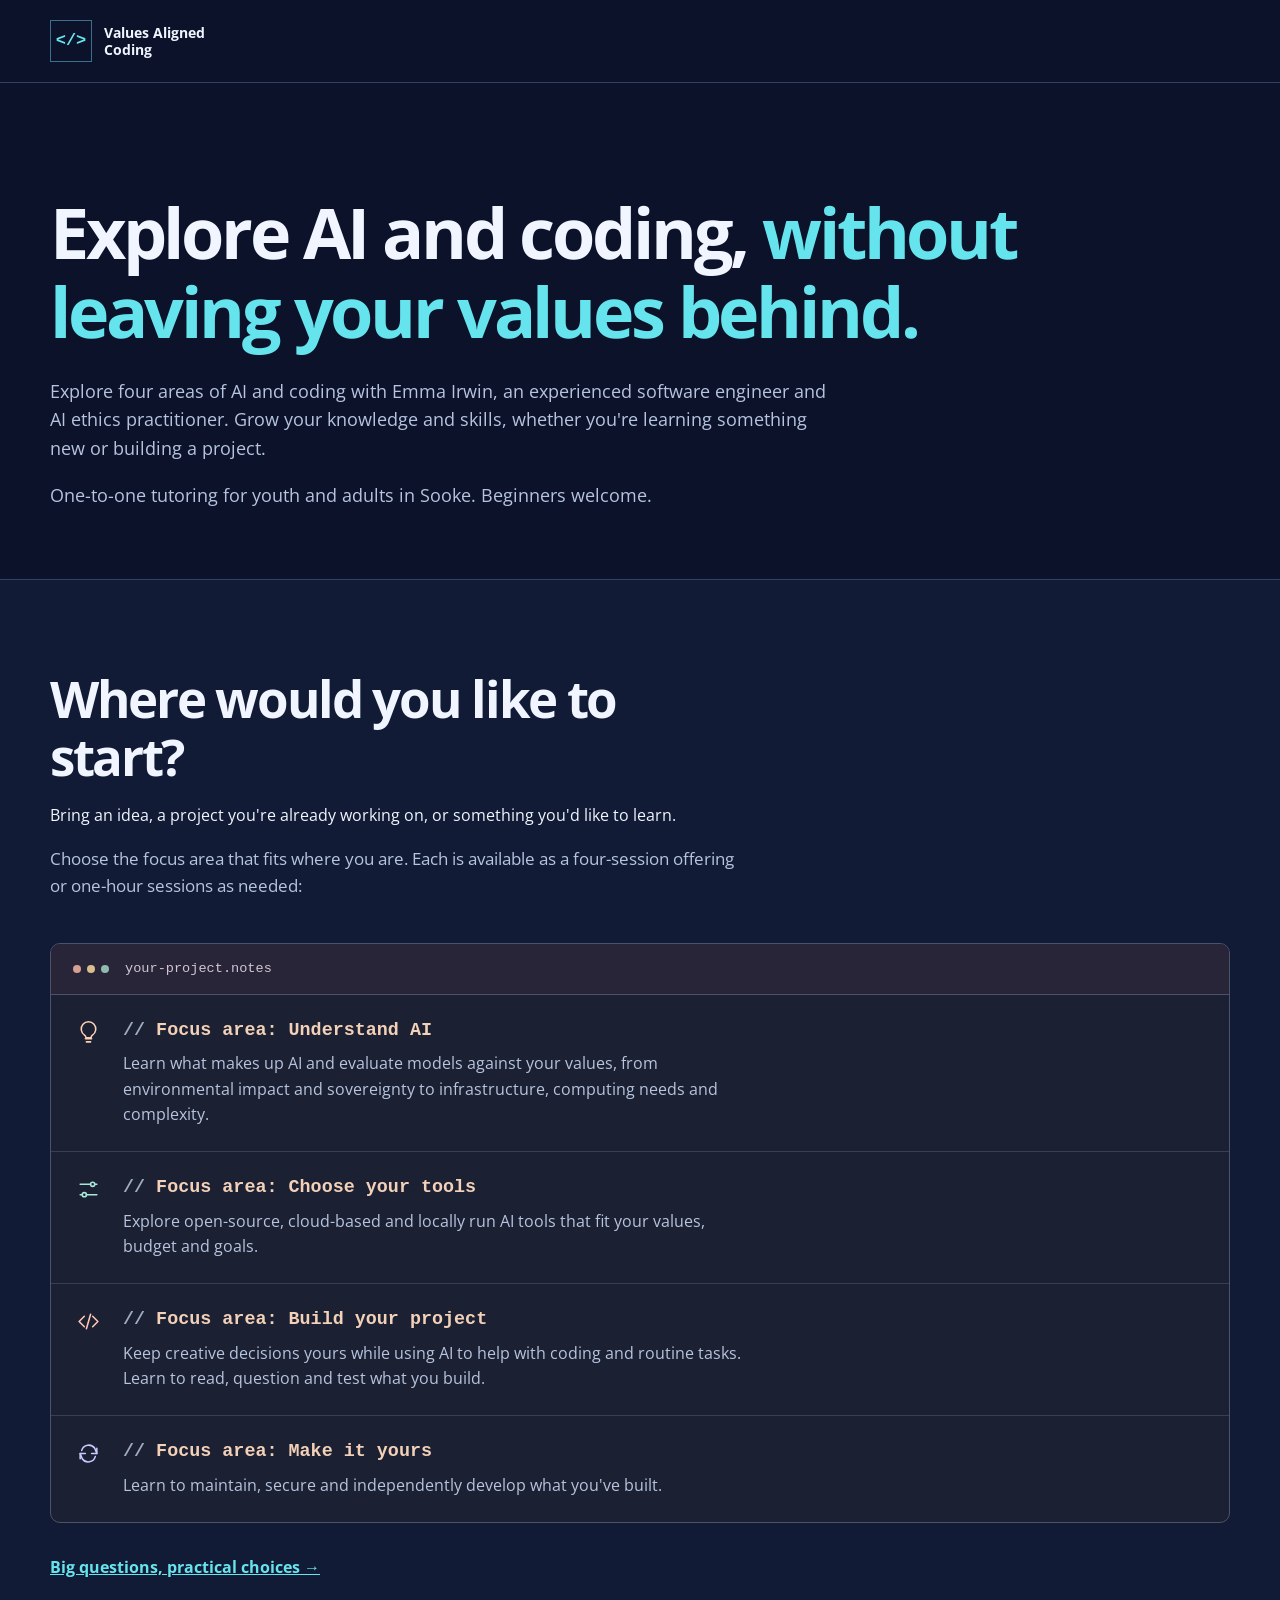
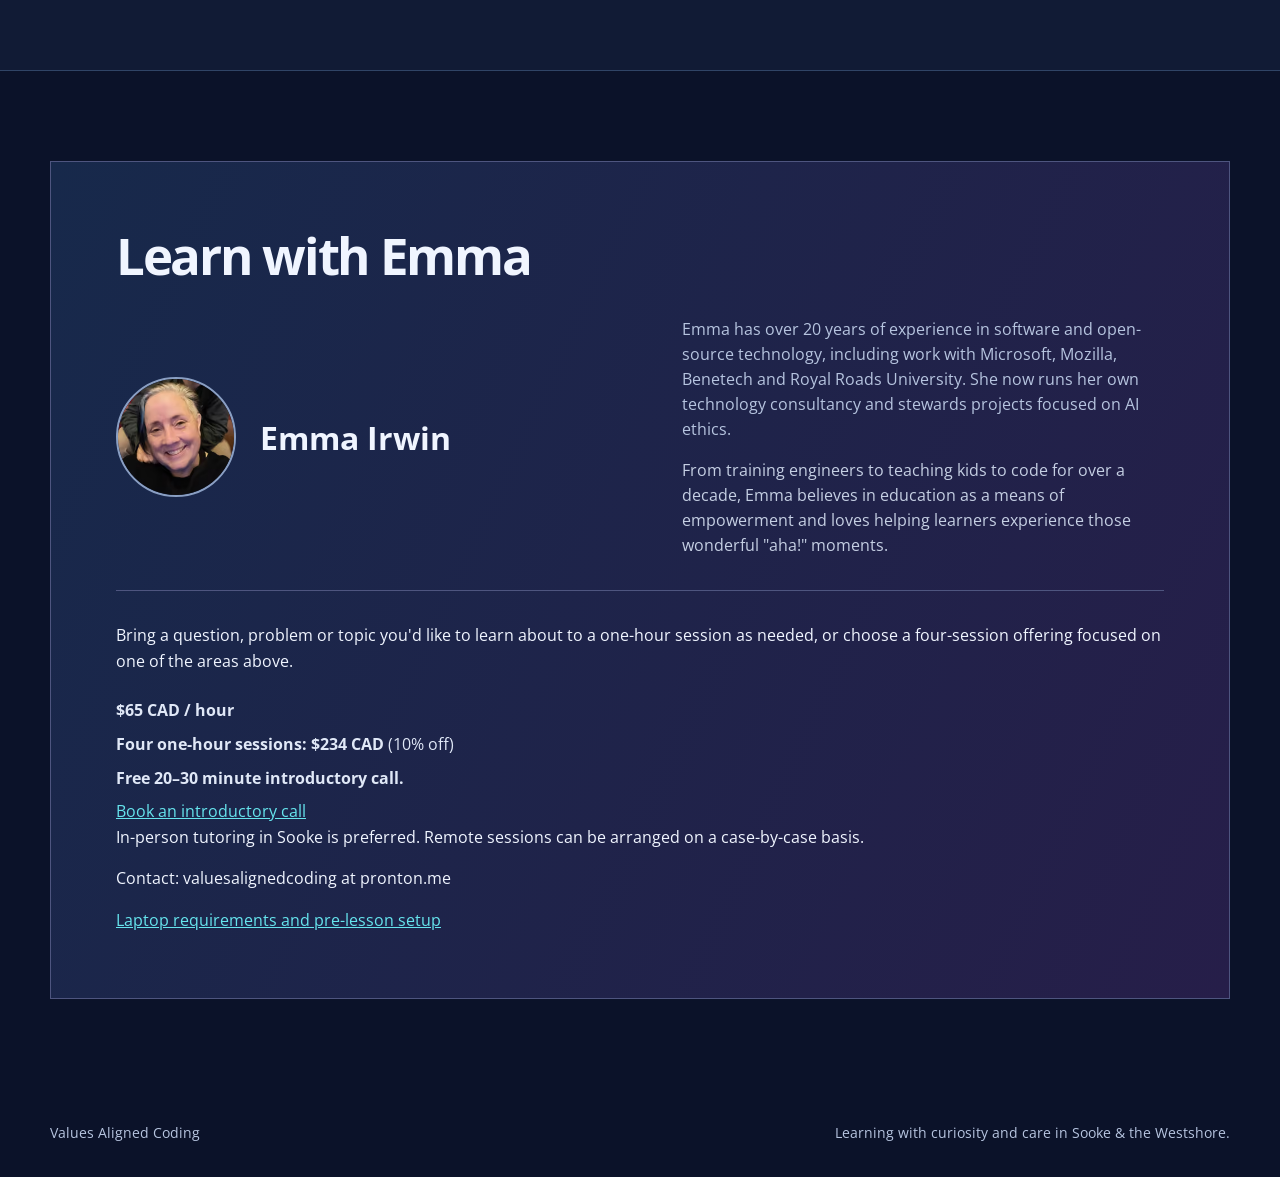
==== commit a1af2bb6: "Clarify tutoring session options Co-authored-by: Copilot <223556219+Copilot@users.noreply.github.com" ====
--- a/index.html
+++ b/index.html
@@ -173,7 +173,7 @@
           <p><strong>Free 20&ndash;30 minute introductory call.</strong></p>
           <p><a href="https://calendly.com/emma-irwin-z6wm/30min?ref=sunnydeveloper.com">Book an introductory call</a></p>
         </div>
-        <p>In-person tutoring in Sooke.</p>
+        <p>In-person tutoring in Sooke is preferred. Remote sessions can be arranged on a case-by-case basis.</p>
         <p>Contact: valuesalignedcoding at pronton.me</p>
         <p><a href="laptop-requirements.html">Laptop requirements and pre-lesson setup</a></p>
       </div>
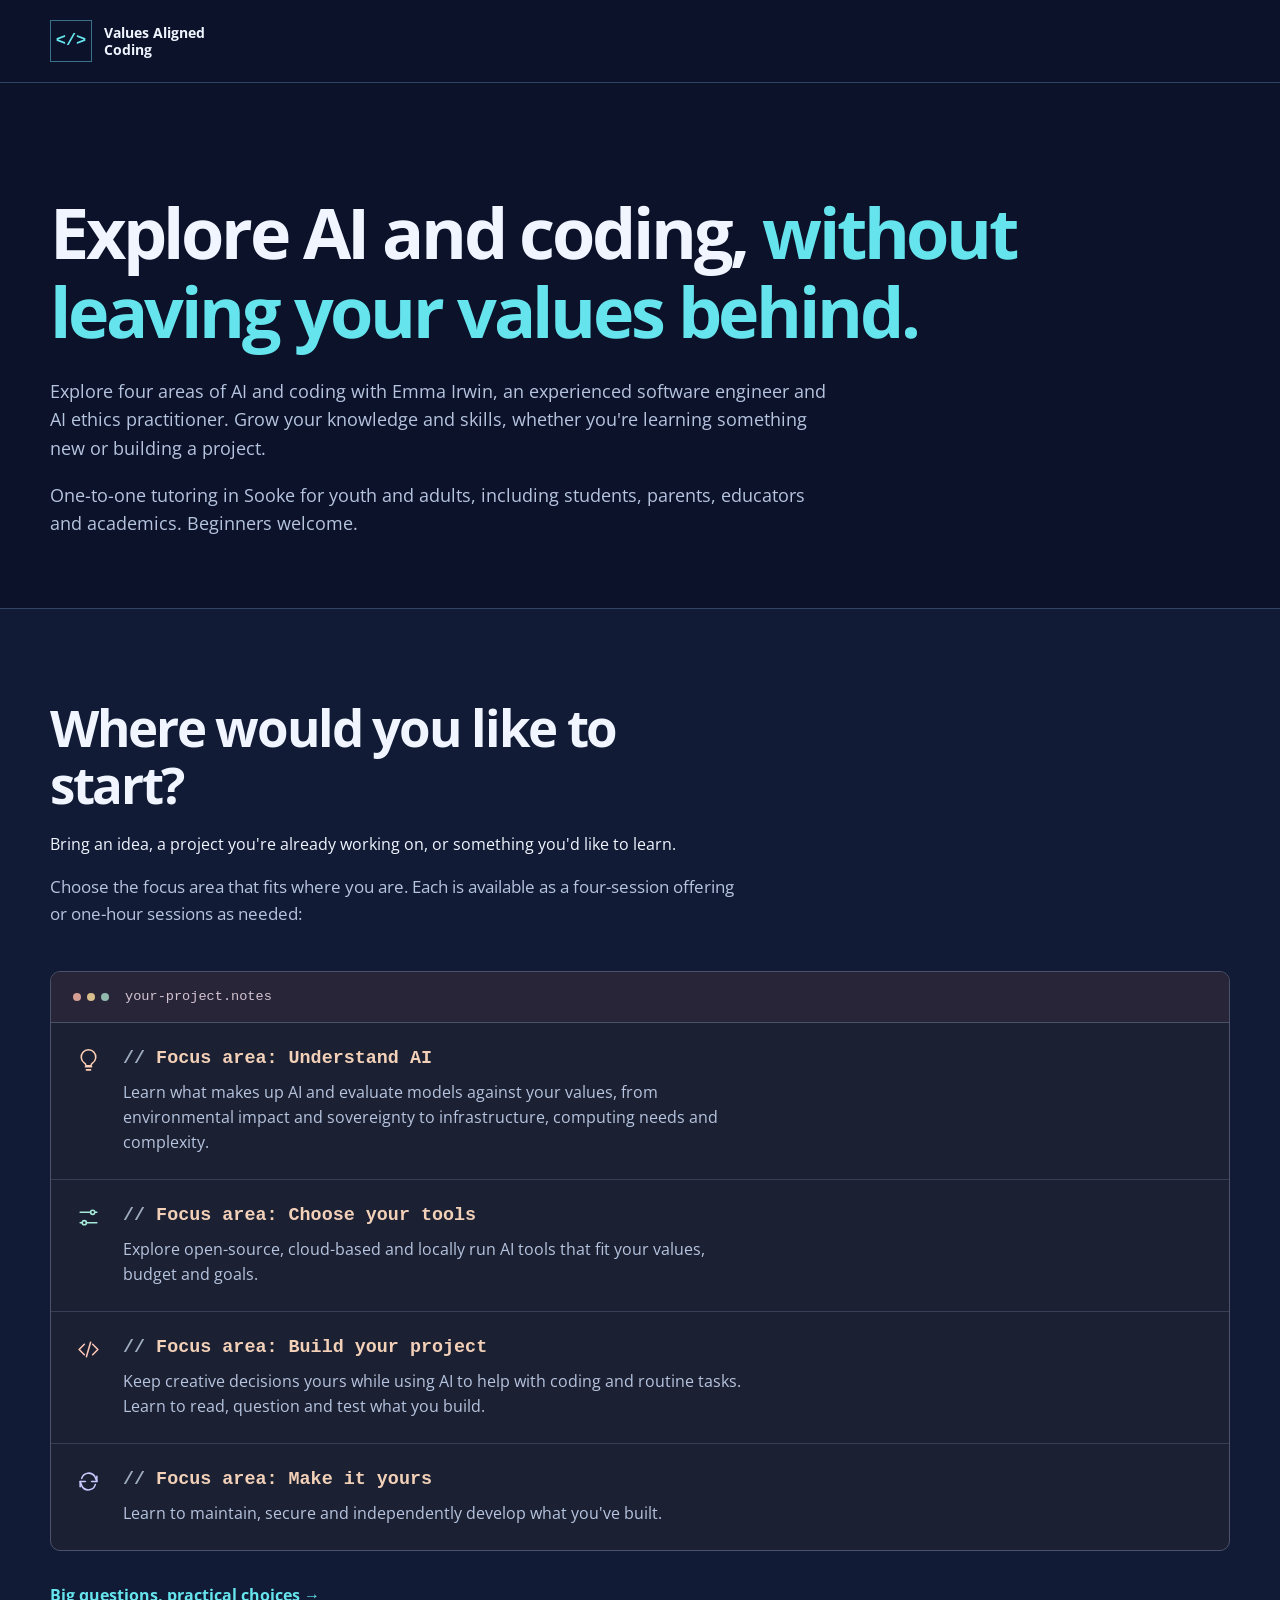
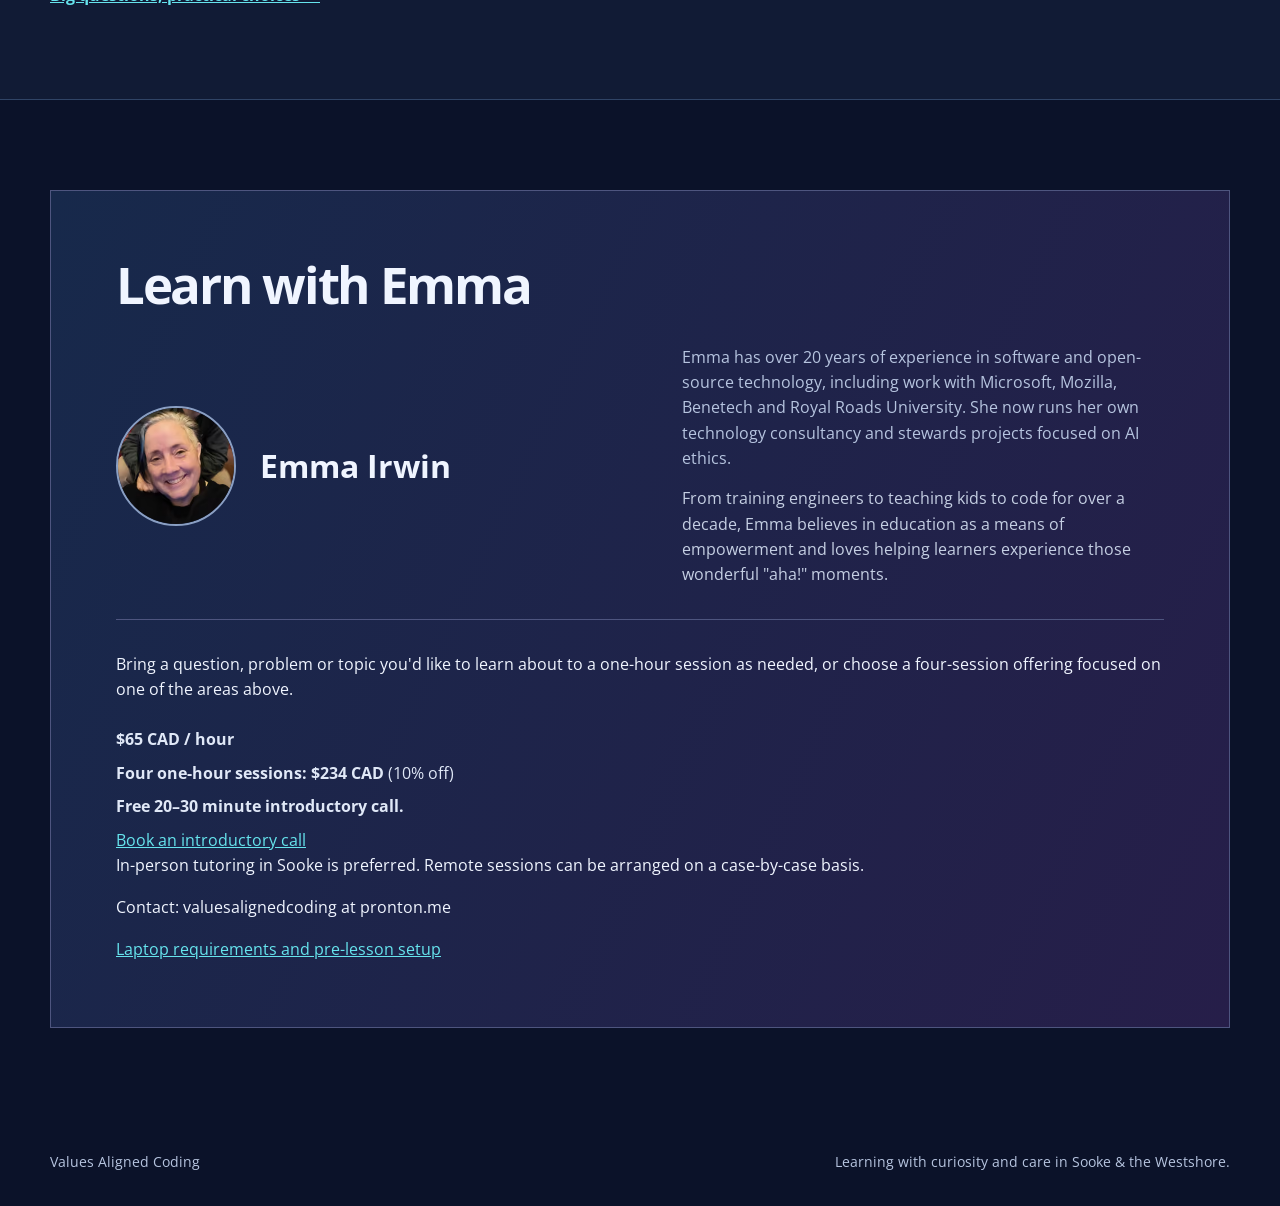
==== commit 47479df0: "Improve site SEO and add Search Console verification Co-authored-by: Copilot <223556219+Copilot@user" ====
--- a/index.html
+++ b/index.html
@@ -3,9 +3,18 @@
 <head>
   <meta charset="utf-8">
   <meta name="viewport" content="width=device-width, initial-scale=1">
-  <meta name="description" content="Build AI literacy and coding skills while making informed choices guided by your values. One-to-one tutoring in Sooke and the Westshore.">
+  <meta name="description" content="AI and coding tutoring in Sooke, BC for students, parents, educators and academics. Learn AI literacy and values-aligned coding with Emma Irwin.">
   <meta name="theme-color" content="#0b1229">
-  <title>Values Aligned Coding | Sooke &amp; Westshore</title>
+  <title>AI and Coding Tutoring in Sooke, BC | Values Aligned Coding</title>
+  <link rel="canonical" href="https://valuesalignedcoding.com/">
+  <script type="application/ld+json">
+    {
+      "@context": "https://schema.org",
+      "@type": "WebSite",
+      "name": "Values Aligned Coding",
+      "url": "https://valuesalignedcoding.com/"
+    }
+  </script>
   <link rel="preconnect" href="https://fonts.googleapis.com">
   <link rel="preconnect" href="https://fonts.gstatic.com" crossorigin>
   <link href="https://fonts.googleapis.com/css2?family=Open+Sans:wght@400;600;700;800&amp;display=swap" rel="stylesheet">
@@ -110,7 +119,7 @@
         <h1>Explore AI and coding, <em>without leaving your values behind.</em></h1>
         <div class="intro">
           <p>Explore four areas of AI and coding with Emma Irwin, an experienced software engineer and AI ethics practitioner. Grow your knowledge and skills, whether you're learning something new or building a project.</p>
-          <p>One-to-one tutoring for youth and adults in Sooke. Beginners welcome.</p>
+          <p>One-to-one tutoring in Sooke for youth and adults, including students, parents, educators and academics. Beginners welcome.</p>
         </div>
       </div>
     </div>
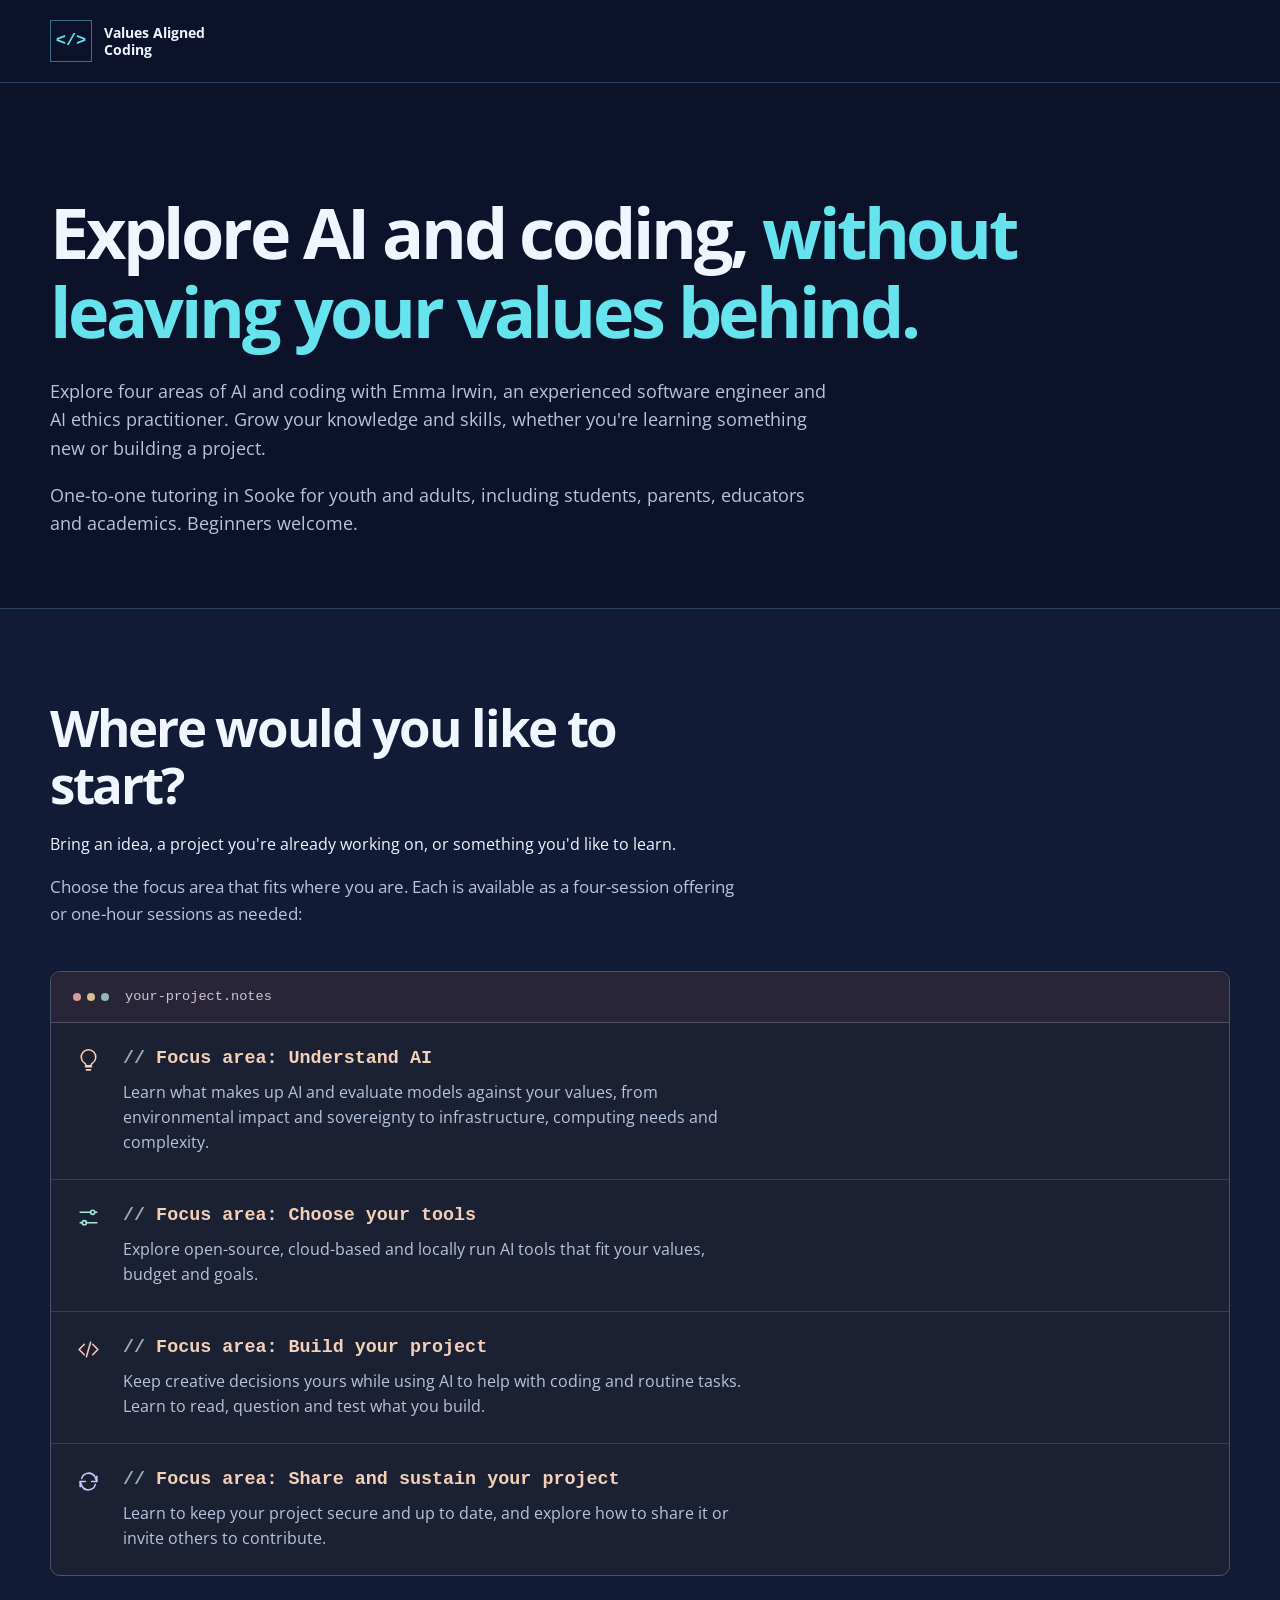
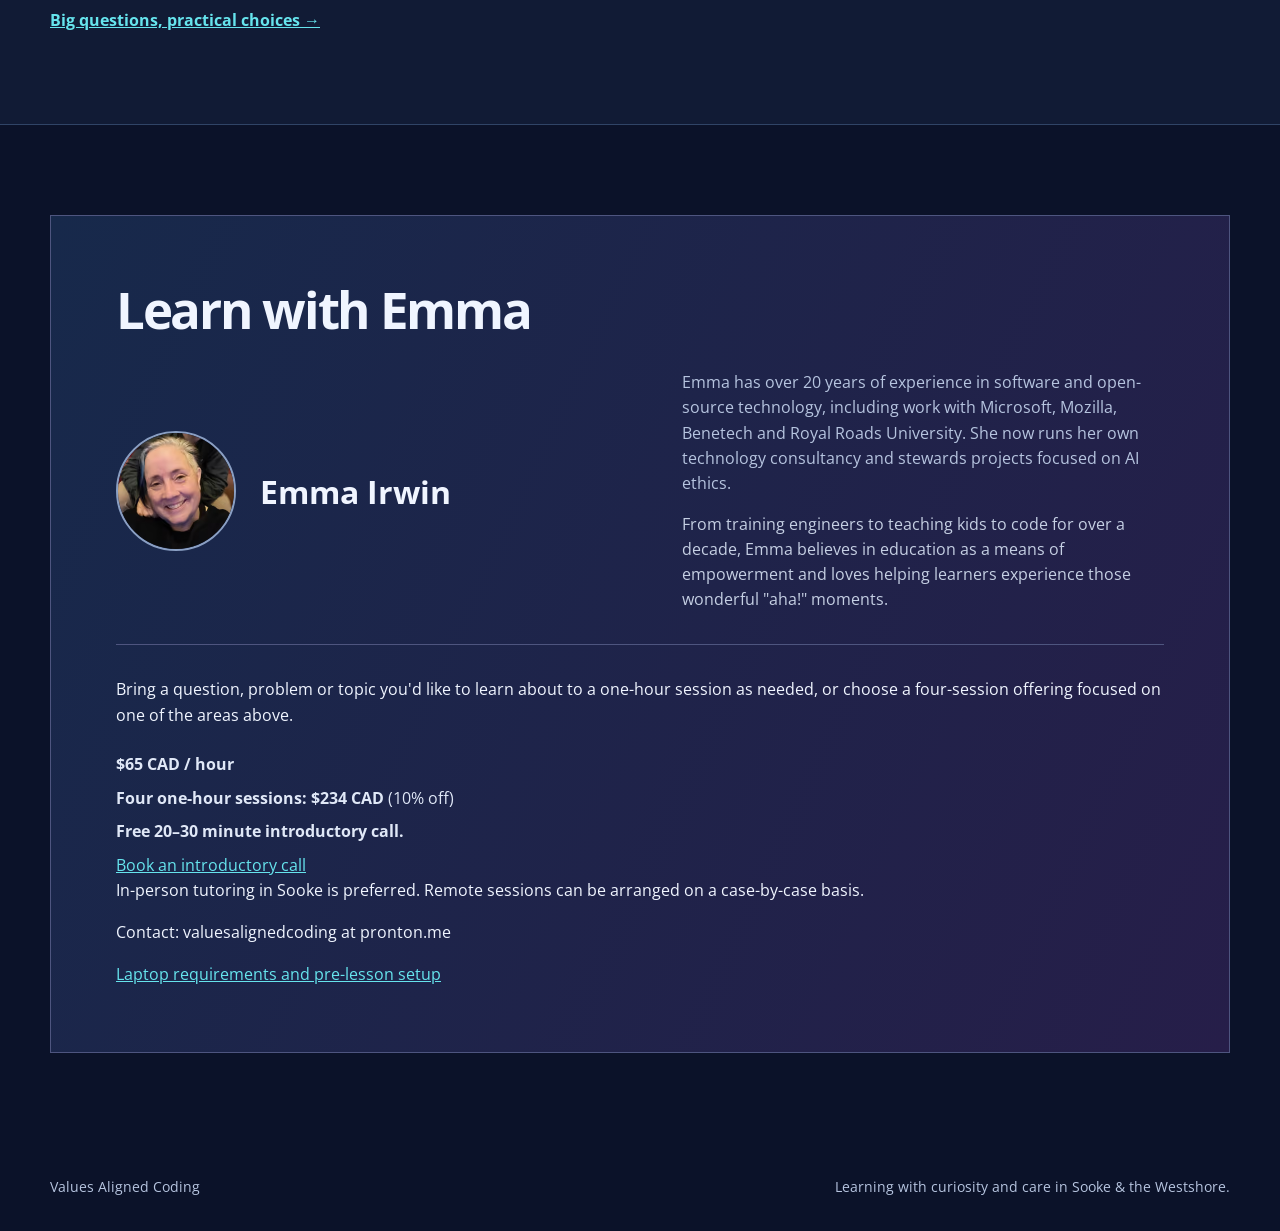
==== commit 6cf1a701: "Clarify sharing and sustaining projects Co-authored-by: Copilot <223556219+Copilot@users.noreply.git" ====
--- a/index.html
+++ b/index.html
@@ -153,8 +153,8 @@
           </article>
           <article class="card">
             <span class="card-icon" aria-hidden="true"><svg viewBox="0 0 24 24"><path d="M20 7v5h-5M4 17v-5h5"/><path d="M5.5 9A7 7 0 0 1 18 7l2 5M4 12l2 5a7 7 0 0 0 12.5-2"/></svg></span>
-            <h3><span class="code-comment" aria-hidden="true">// </span>Focus area: Make it yours</h3>
-            <p>Learn to maintain, secure and independently develop what you've built.</p>
+            <h3><span class="code-comment" aria-hidden="true">// </span>Focus area: Share and sustain your project</h3>
+            <p>Learn to keep your project secure and up to date, and explore how to share it or invite others to contribute.</p>
           </article>
         </div>
         <a class="question-link" href="big-questions.html">Big questions, practical choices &rarr;</a>
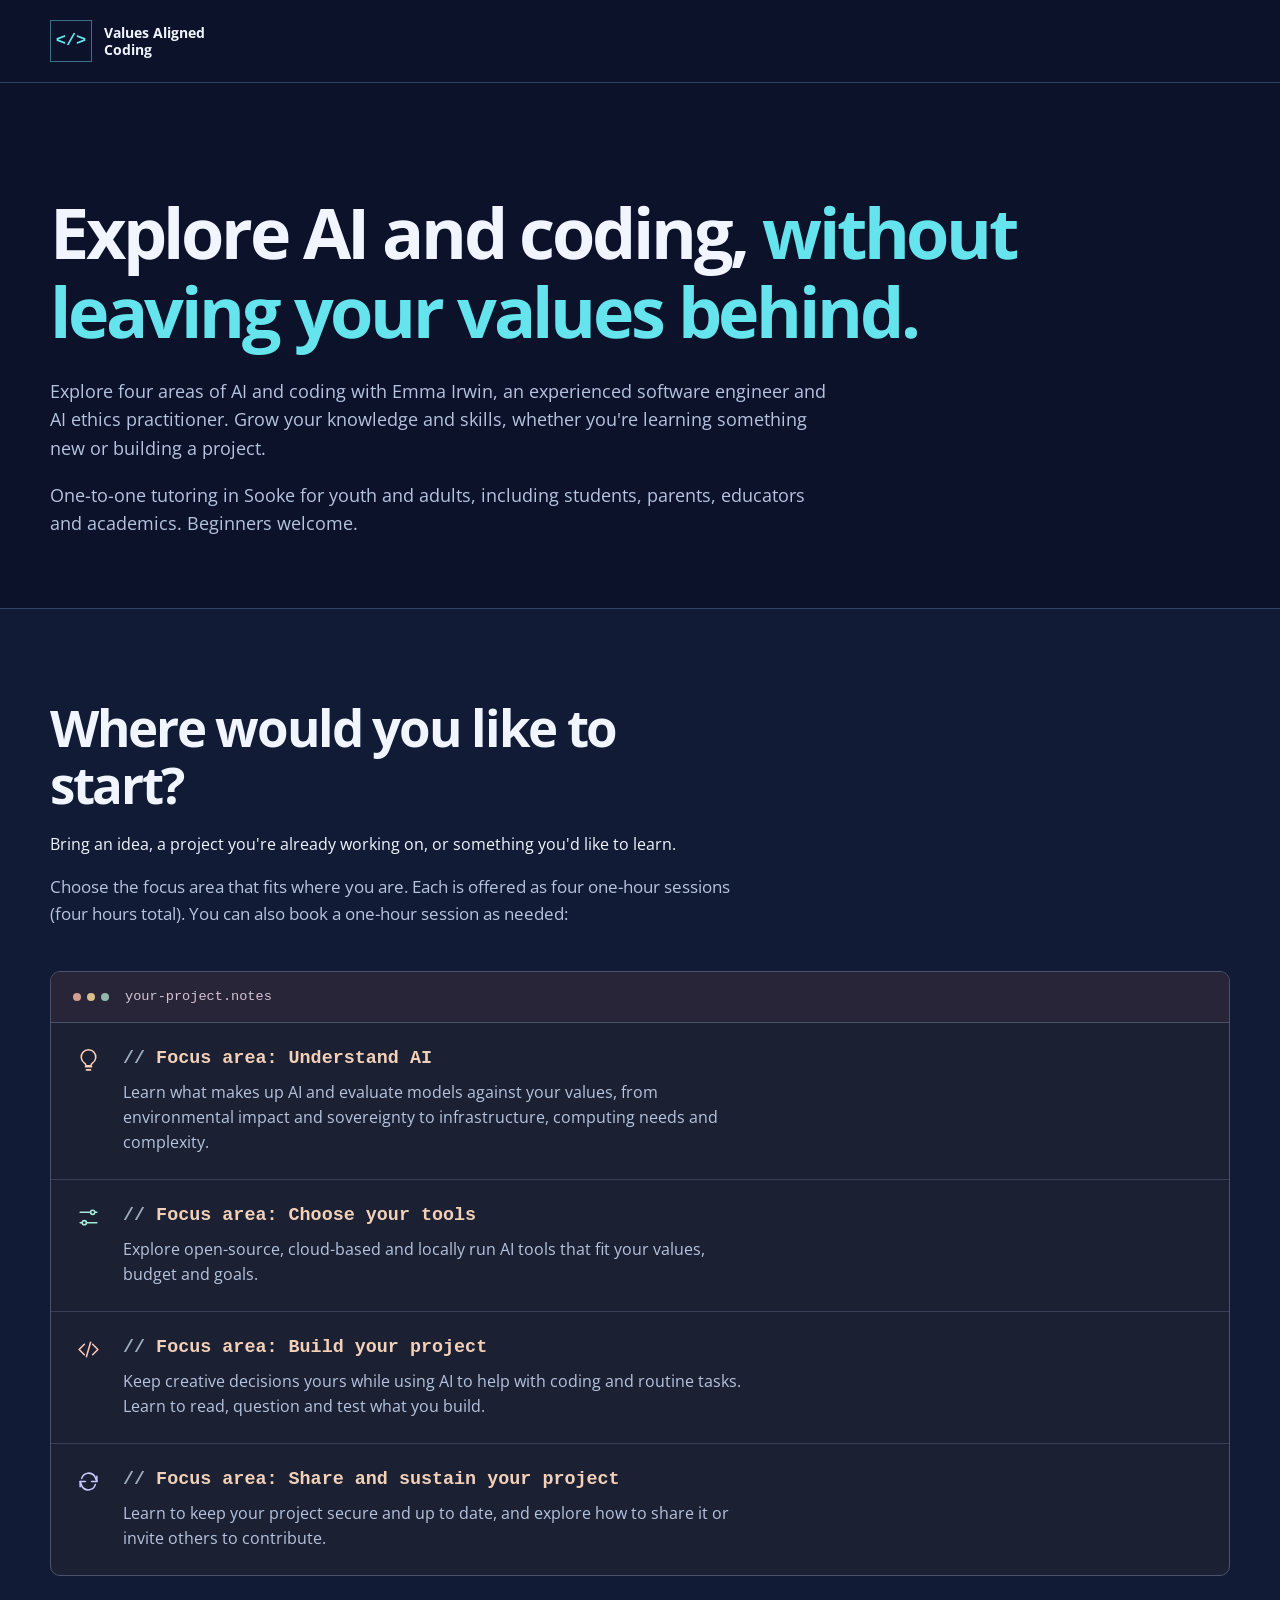
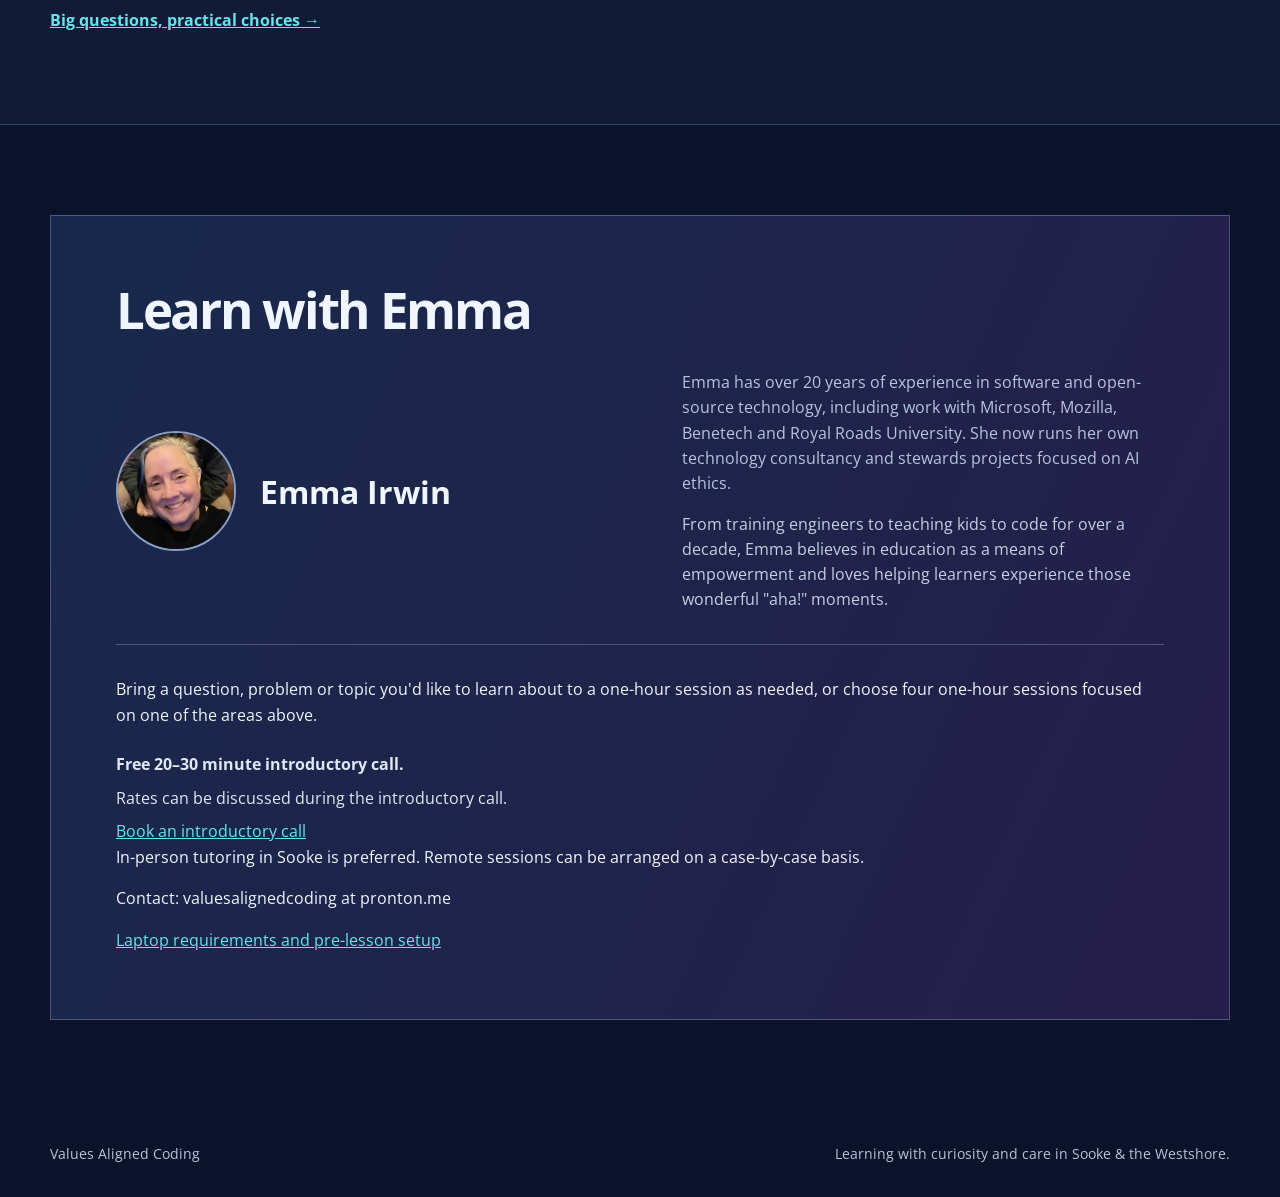
==== commit 9f5afd01: "Clarify tutoring session details Co-authored-by: Copilot <223556219+Copilot@users.noreply.github.com" ====
--- a/index.html
+++ b/index.html
@@ -129,7 +129,7 @@
         <div class="section-heading">
           <h2>Where would you like to start?</h2>
           <p>Bring an idea, a project you're already working on, or something you'd like to learn.</p>
-          <p>Choose the focus area that fits where you are. Each is available as a four-session offering or one-hour sessions as needed:</p>
+          <p>Choose the focus area that fits where you are. Each is offered as four one-hour sessions (four hours total). You can also book a one-hour session as needed:</p>
         </div>
         <div class="cards">
           <div class="editor-bar" aria-hidden="true">
@@ -175,11 +175,10 @@
             <p class="bio-copy">From training engineers to teaching kids to code for over a decade, Emma believes in education as a means of empowerment and loves helping learners experience those wonderful "aha!" moments.</p>
           </div>
         </div>
-        <p>Bring a question, problem or topic you'd like to learn about to a one-hour session as needed, or choose a four-session offering focused on one of the areas above.</p>
+        <p>Bring a question, problem or topic you'd like to learn about to a one-hour session as needed, or choose four one-hour sessions focused on one of the areas above.</p>
         <div class="contact-details">
-          <p><strong>$65 CAD / hour</strong></p>
-          <p><strong>Four one-hour sessions: $234 CAD</strong> (10% off)</p>
           <p><strong>Free 20&ndash;30 minute introductory call.</strong></p>
+          <p>Rates can be discussed during the introductory call.</p>
           <p><a href="https://calendly.com/emma-irwin-z6wm/30min?ref=sunnydeveloper.com">Book an introductory call</a></p>
         </div>
         <p>In-person tutoring in Sooke is preferred. Remote sessions can be arranged on a case-by-case basis.</p>
